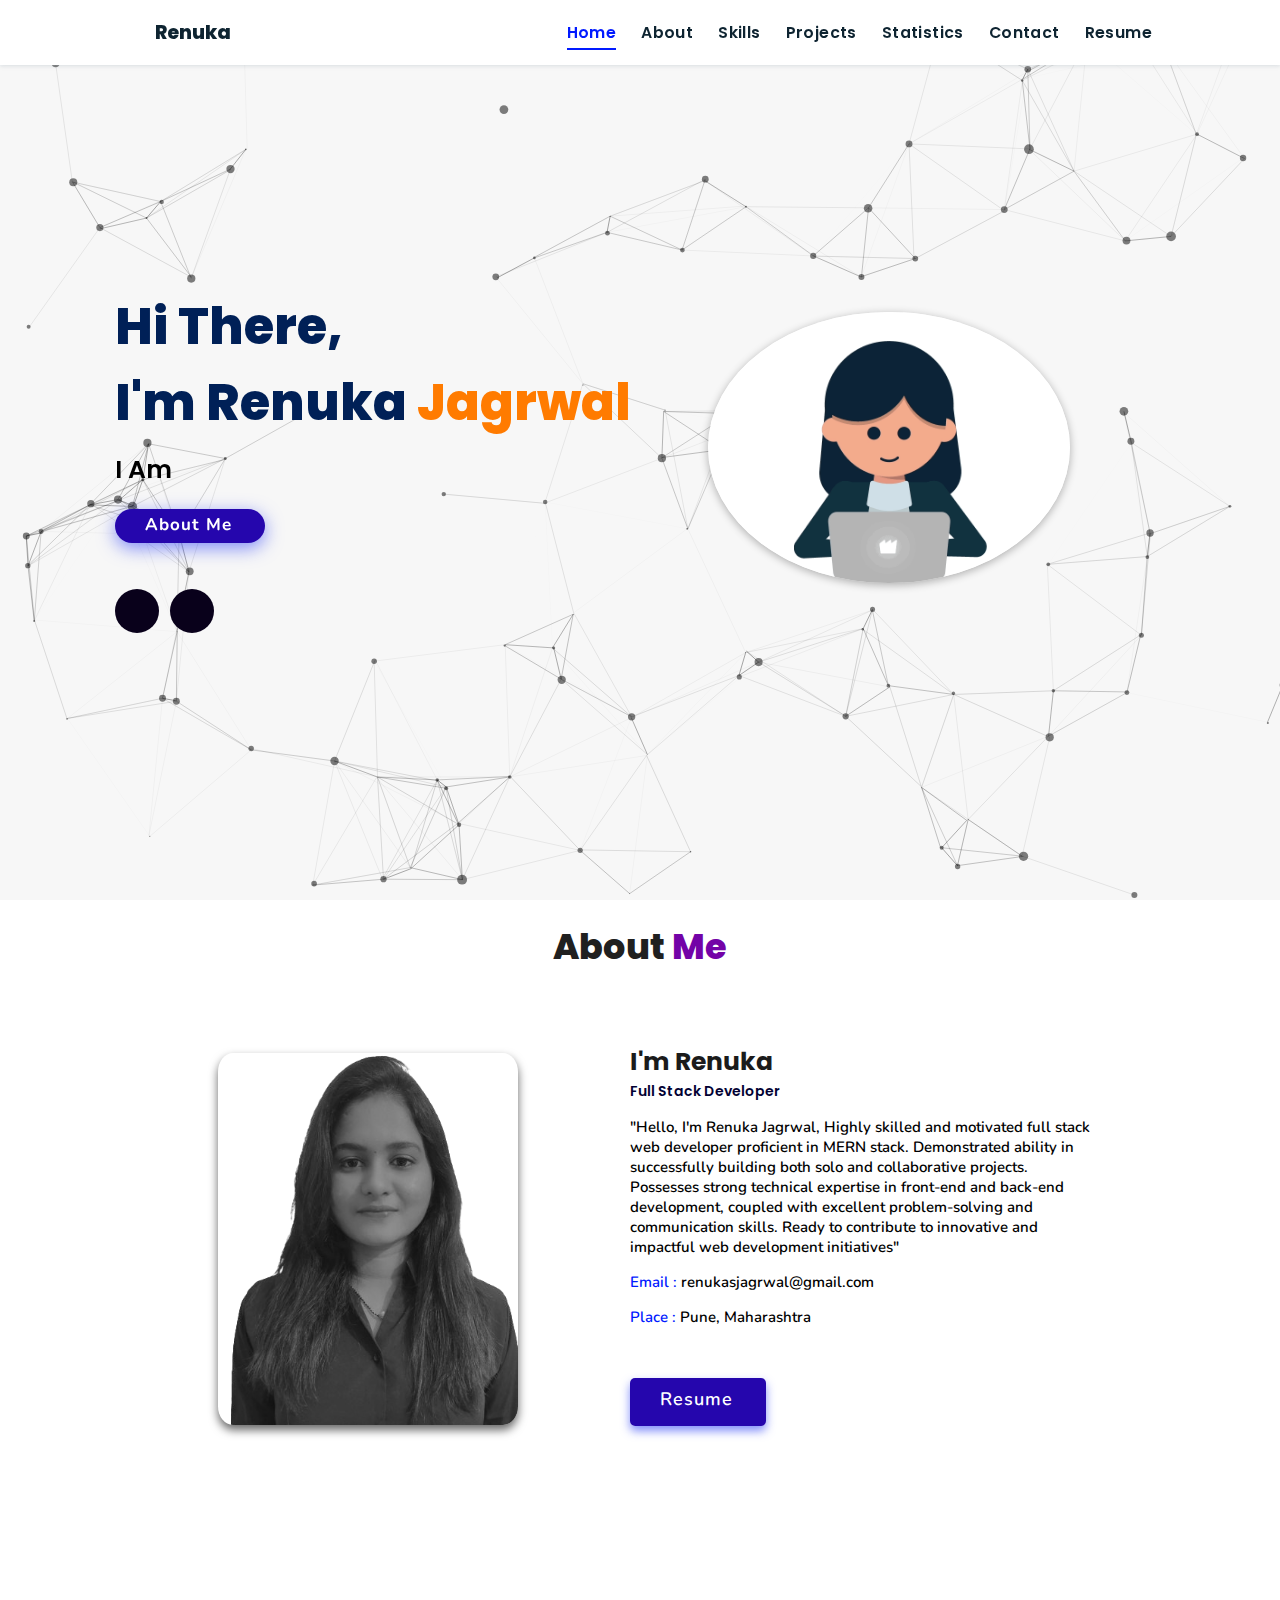
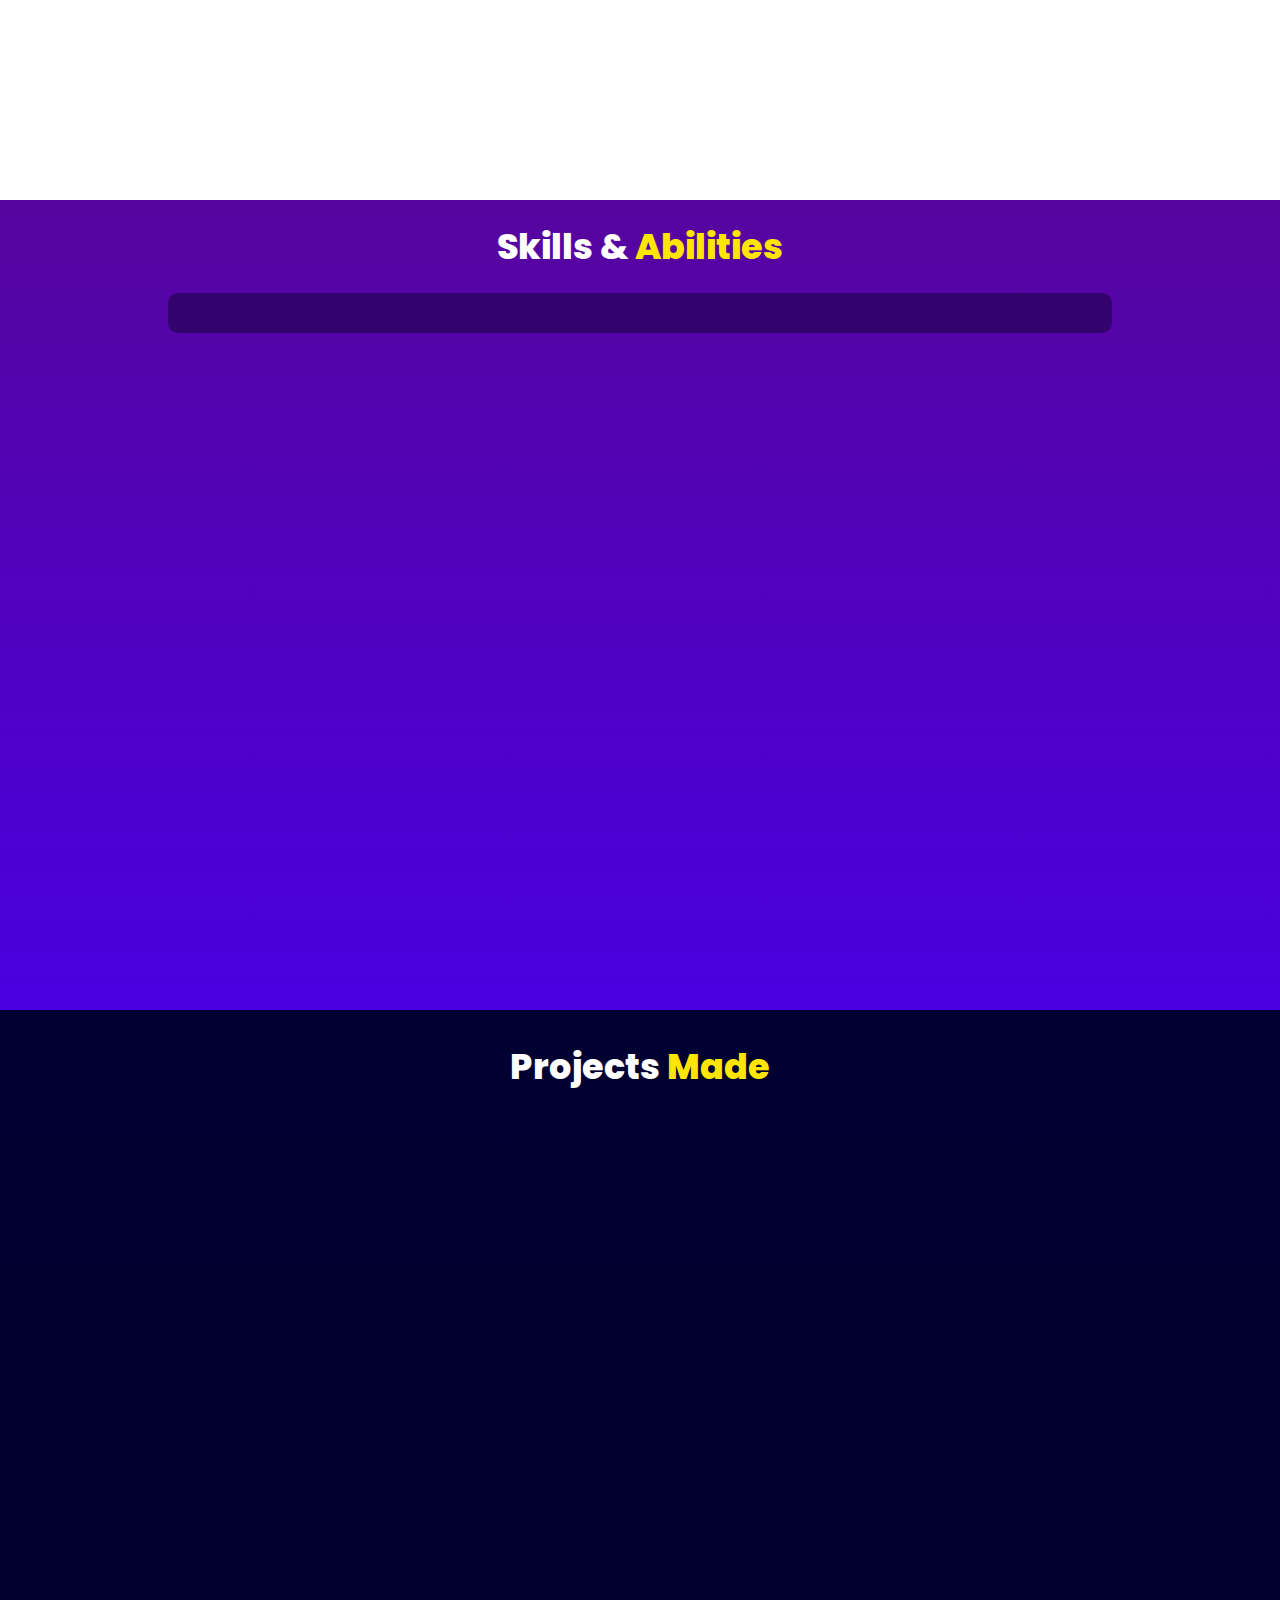
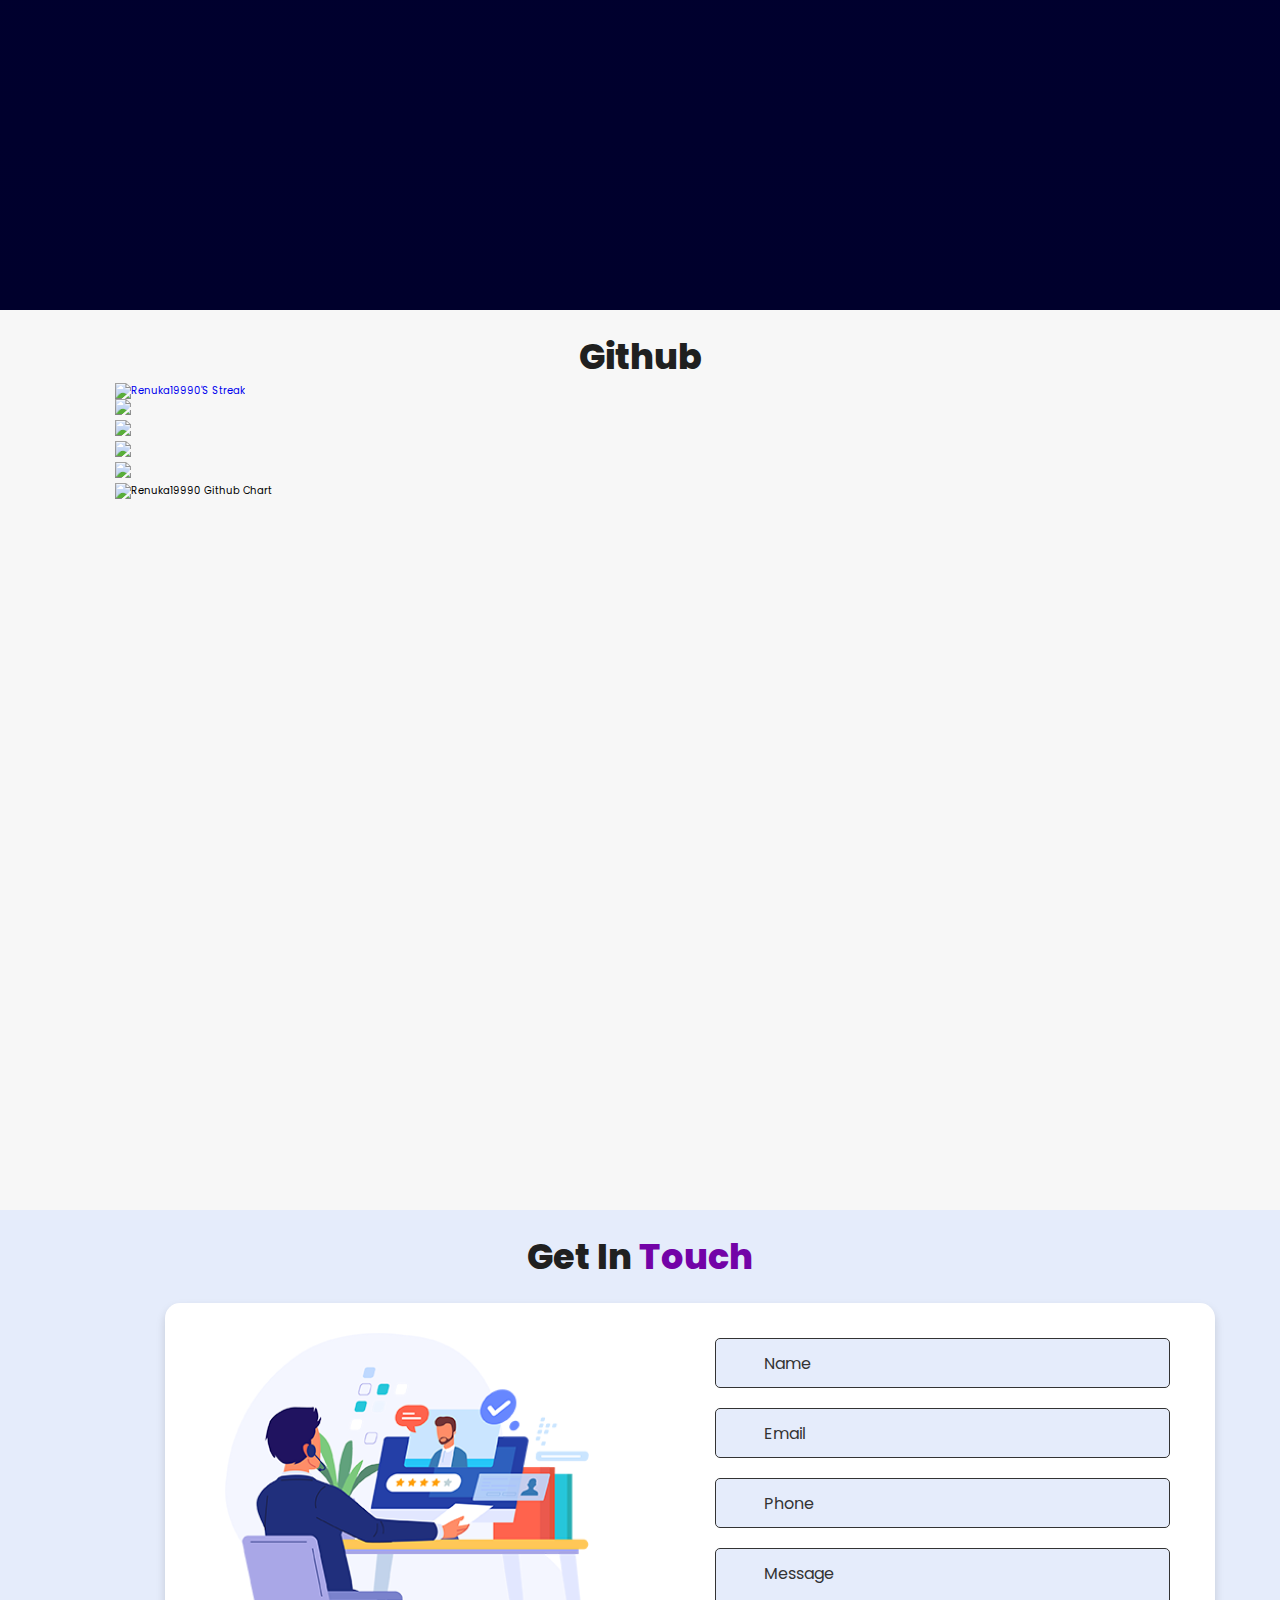
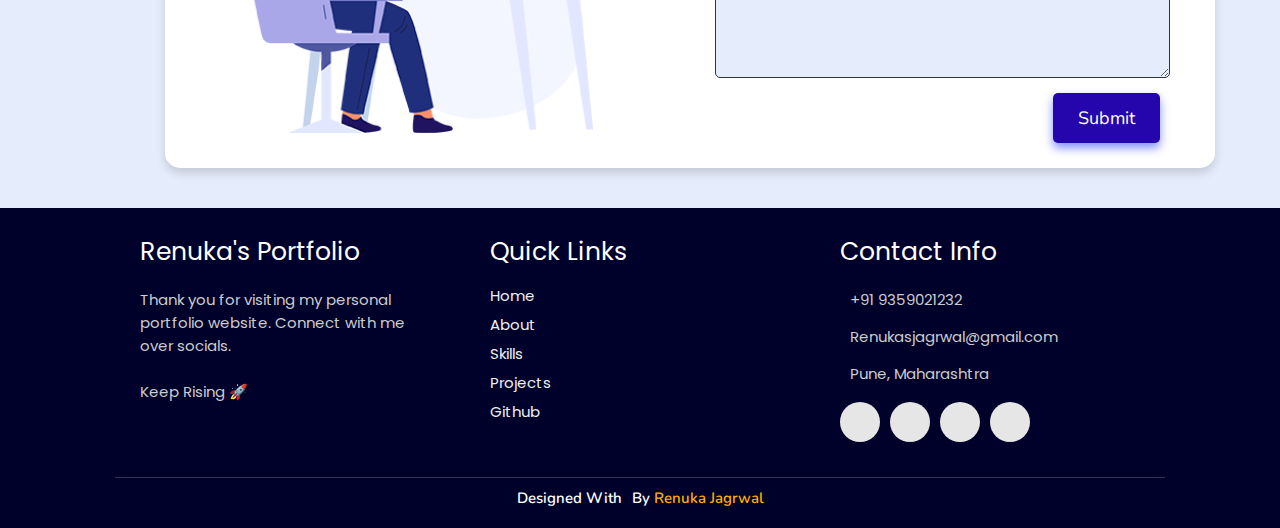
==== index.html @ ab26736c "Add files via upload" ====
<!DOCTYPE html>
<html lang="en">

<head>
  <meta charset="UTF-8">
  <meta http-equiv="X-UA-Compatible" content="IE=edge">
  <meta name="viewport" content="width=device-width, initial-scale=1.0">
  <meta name="keywords"
    content="Renuka jagrwal, portfolio, Renuka, full stack dev, personal portfolio lifecodes, portfolio design, portfolio website, personal portfolio" />
  <meta name="description" content="Welcome to Renuka's Portfolio. Full-Stack Web Developer" />
  <!-- Custom CSS -->
  <link rel="stylesheet" href="./assets/css/style.css">
  <!-- Font Awesome -->
  <link rel="stylesheet" href="https://cdnjs.cloudflare.com/ajax/libs/font-awesome/5.15.3/css/all.min.css"
    integrity="sha512-iBBXm8fW90+nuLcSKlbmrPcLa0OT92xO1BIsZ+ywDWZCvqsWgccV3gFoRBv0z+8dLJgyAHIhR35VZc2oM/gI1w=="
    crossorigin="anonymous" referrerpolicy="no-referrer" />
  <!-- Favicon -->
  <link id='favicon' rel="shortcut icon" href="./assets/img/favicon.png" type="image/x-png">


  <!-- Prepare a container for your calendar. -->
  <script src="https://cdn.rawgit.com/IonicaBizau/github-calendar/gh-pages/dist/github-calendar.min.js">
  </script>

  <!-- Optionally, include the theme (if you don't want to struggle to write the CSS) -->
  <link rel="stylesheet" href="https://cdn.rawgit.com/IonicaBizau/github-calendar/gh-pages/dist/github-calendar.css" />

  <title>Portfolio | Renuka Jagrwal</title>
</head>





<!-- navbar starts -->
<header>

  <a href="#" class="logo"><img src="assets/img/logo-2.png" alt=""> Renuka</a>

  <div id="menu" class="fas fa-bars"></div>
  <nav class="navbar" id="nav-menu">
    <ul>
      <li>
        <a class="active nav-link home" href="#home">Home</a>
      </li>
      <li class="nav-link about">
        <a href="#about">About</a>
      </li>
      <li class="nav-link skills">
        <a href="#skills">Skills</a>
      </li>
      
      <li class="nav-link projects">
        <a href="#projects">Projects</a>
      </li>
      <li>
        <a href="#statistisc">Statistics</a>
      </li>
      <li class="nav-link contact">
        <a href="#contact">Contact</a>
      </li>
      <li class="nav-link resume">
        <a  id="resume-button-1" >Resume</a>
      </li>
    </ul>
  </nav>
</header>
<!-- navbar ends -->


<!-- hero section starts -->
<section class="home-c" id="home">
  <div id="particles-js"></div>

  <div class="content">
    <h2>Hi There,<br /> I'm Renuka <span>Jagrwal</span></h2>
    <p>i am <span class="typing-text"></span></p>
    <a href="#about" class="btn"><span>About Me</span>
      <i class="fas fa-arrow-circle-down"></i>
    </a>
    <div class="socials">
      <ul class="social-icons">
        <li><a class="linkedin" aria-label="LinkedIn" href="https://www.linkedin.com/in/renuka-jagrwal-5b64b6252/"
            target="_blank"><i class="fab fa-linkedin"></i></a></li>
        <li><a class="github" aria-label="GitHub" href="https://github.com/Renuka19990" target="_blank"><i
              class="fab fa-github"></i></a></li>



      </ul>
    </div>
  </div>

  <div class="image ">
    <img draggable="false" class="tilt" src="./assets/img/hero-img.gif" alt="">

  </div>

</section>
<!-- hero section ends -->


<!-- about section starts -->
<section class="about-c about section" id="about">
  <h2 class="heading"><i class="fas fa-user-alt"></i> About <span>Me</span></h2>

  <div class="row">

    <div class="image">
      <img draggable="false" class="tilt home-img" src="./assets/img/renuka.png" alt="">
    </div>
    <div class="content">
      <h3 id="user-detail-name">I'm Renuka</h3>
      <span class="tag">Full Stack Developer</span>

      <p id="user-detail-intro">"Hello, I'm Renuka Jagrwal, Highly skilled and motivated full stack web developer proficient in MERN stack. Demonstrated ability in successfully building both solo and collaborative projects. Possesses strong technical expertise in front-end and back-end development, coupled with excellent problem-solving and communication skills. Ready to contribute to innovative and impactful web development initiatives" </p>

      <div class="box-container">

        <div class="box">
          <p><span> email : </span> renukasjagrwal@gmail.com</p>
          <p><span> place : </span> Pune, Maharashtra</p>
        </div>
      </div>

      <div class="resumebtn">
        <!-- <section id="resume" > -->
          <a href="assets/img/RenukaJagrwal-FullStackWebDeveloper-lH84.pdf" id="resume-button-2" target="_blank" class="btn"
          download=""><span>Resume</span>
          <i class="fas fa-chevron-right"></i>
        </a>
        <!-- </section> -->
        
      </div>

    </div>
  </div>
</section>

<!-- skills section starts -->
<section class="skills-c" id="skills">

  <h2 class="heading"><i class="fas fa-laptop-code"></i> Skills & <span>Abilities</span></h2>

  <div class="container">

    <div class="row" id="skillsContainer">



    </div>
   
  </div>
</section>
<!-- skills section ends -->


<!-- education section starts -->

<!-- education section ends -->


<!-- work project section starts -->
<section class="work" id="projects">

  <h2 class="heading"><i class="fas fa-laptop-code"></i> Projects <span>Made</span></h2>

  <div class="box-container">



  </div>



</section>
<!-- work project section ends -->


<section class="statistisc" id="statistisc">

  <h2 class="heading"><i class="fas fa-briefcase"></i> Github </h2>

  <div class="timeline">

    <div class="container right">
      <div class="content">
        <a href="https://github.com/Renuka19990">
          <img id="github-streak-stats" title="🔥 Get streak stats for your profile at git.io/streak-stats"
            alt="Renuka19990's streak"
            src="https://github-readme-streak-stats.herokuapp.com/?user=Renuka19990&theme=radical&hide_border=true&stroke=0000&background=#122722" />
        </a>

      </div>
    </div>

    <div class="container left">
      <div class="content">
        <img id="github-top-langs" src="https://github-readme-stats.vercel.app/api/top-langs/?username=Renuka19990">

      </div>
    </div>

    <div class="container right">
      <div class="content">
        <img
          src="https://github-profile-summary-cards.vercel.app/api/cards/most-commit-language?username=Renuka19990&theme=2077">

      </div>
    </div>

    <div class="container left">
      <div class="content">
        <img id="github-stats-card" src="https://github-readme-stats.vercel.app/api?username=Renuka19990">

      </div>
    </div>

    <div class="container right">
      <div class="content">
        <img
          src="https://github-profile-summary-cards.vercel.app/api/cards/productive-time?username=Renuka19990&theme=2077&utcOffset=8">

      </div>
    </div>

    <div class="container left">
      <div class="content" id="chart">
        <div class="react-activity-calendar">
          <img src="https://ghchart.rshah.org/Renuka19990" alt="Renuka19990 Github chart" />
        </div>




      </div>
    </div>
  </div>



  </div>

</section>


<!-- contact section starts -->
<section class="contact-c" id="contact" >

  <h2 class="heading"><i class="fas fa-headset"></i> Get in <span>Touch</span></h2>

  <div class="container">
    <div class="content">
      <div class="image-box">
        <img draggable="false" src="./assets/img/contact1.png" alt="">
      </div>



      <form id="contact-form">

        <div class="form-group">
          <div class="field">
            <input type="text" name="name" id="name" placeholder="Name" required>
            <i class='fas fa-user'></i>
          </div>
          <div class="field">
            <input type="text" name="email" id="email" placeholder="Email" required>
            <i class='fas fa-envelope'></i>
          </div>
          <div class="field">
            <input type="text" name="phone" id="phone" placeholder="Phone">
            <i class='fas fa-phone-alt'></i>
          </div>
          <div class="message">
            <textarea placeholder="Message" name="message" id="message" required></textarea>
            <i class="fas fa-comment-dots"></i>
          </div>
        </div>
        <div class="button-area">
          <button type="submit" id="submit-button">
            Submit <i class="fa fa-paper-plane"></i></button>
        </div>
      </form>
    </div>
  </div>
</section>
<!-- contact section ends -->


<!-- footer section starts -->
<section class="footer">

  <div class="box-container">

    <div class="box">
      <h3>Renuka's Portfolio</h3>
      <p>Thank you for visiting my personal portfolio website. Connect with me over socials. <br /> <br /> Keep Rising
        🚀</p>
    </div>

    <div class="box">
      <h3>quick links</h3>
      <a href="#home"><i class="fas fa-chevron-circle-right"></i> home</a>
      <a href="#about"><i class="fas fa-chevron-circle-right"></i> about</a>
      <a href="#skills"><i class="fas fa-chevron-circle-right"></i> skills</a>
      <a href="#projects"><i class="fas fa-chevron-circle-right"></i> projects</a>
      <a href="#statistisc"><i class="fas fa-chevron-circle-right"></i> github</a>
    </div>

    <div class="box" >
      <h3>contact info</h3>
      <p> <i id="phone" class="fas fa-phone"></i>+91 9359021232</p>
      <p> <i class="fas fa-envelope"></i>Renukasjagrwal@gmail.com</p>
      <p> <i class="fas fa-map-marked-alt"></i>Pune, Maharashtra</p>
      <div class="share">

        <a id="contact-linkedin" href="https://www.linkedin.com/in/renuka-jagrwal-5b64b6252/" class="fab fa-linkedin"
          aria-label="LinkedIn" target="_blank">
        </a>

        <a id="contact-github" href="https://github.com/Renuka19990" class="fab fa-github" aria-label="GitHub"
          target="_blank">
        </a>

      
        <a  id="contact-email" target="_blank">
          <i class="fas fa-envelope"></i>
        </a>

        <a id="contact-phone" href="" target="_blank" class="fa-solid fas fa-phone-alt">
        </a>

      </div>
    </div>
  </div>

  <h1 class="credit">Designed with <i class="fa fa-heart pulse"></i> by <a
      href="https://www.linkedin.com/in/renuka-jagrwal-5b64b6252/"> Renuka Jagrwal</a></h1>

</section>
<!-- footer section ends -->


<!-- scroll top btn -->
<a href="#home" aria-label="ScrollTop" class="fas fa-angle-up" id="scroll-top"></a>
<!-- scroll back to top -->


<!-- ==== ALL MAJOR JAVASCRIPT CDNS STARTS ==== -->
<!-- jquery cdn -->
<script src="https://cdnjs.cloudflare.com/ajax/libs/jquery/3.6.0/jquery.min.js"
  integrity="sha512-894YE6QWD5I59HgZOGReFYm4dnWc1Qt5NtvYSaNcOP+u1T9qYdvdihz0PPSiiqn/+/3e7Jo4EaG7TubfWGUrMQ=="
  crossorigin="anonymous" referrerpolicy="no-referrer"></script>

<!-- typed.js cdn -->
<script src="https://cdnjs.cloudflare.com/ajax/libs/typed.js/2.0.5/typed.min.js"
  integrity="sha512-1KbKusm/hAtkX5FScVR5G36wodIMnVd/aP04af06iyQTkD17szAMGNmxfNH+tEuFp3Og/P5G32L1qEC47CZbUQ=="
  crossorigin="anonymous" referrerpolicy="no-referrer"></script>

<!-- particle.js links -->
<script src="./assets/js/particles.min.js"></script>
<script src="./assets/js/app.js"></script>

<!-- vanilla tilt.js links -->
<script src="https://cdnjs.cloudflare.com/ajax/libs/vanilla-tilt/1.7.0/vanilla-tilt.min.js"
  integrity="sha512-SttpKhJqONuBVxbRcuH0wezjuX+BoFoli0yPsnrAADcHsQMW8rkR84ItFHGIkPvhnlRnE2FaifDOUw+EltbuHg=="
  crossorigin="anonymous" referrerpolicy="no-referrer"></script>

<!-- scroll reveal anim -->
<script src="https://unpkg.com/scrollreveal"></script>

<script type="text/javascript" src="https://cdn.jsdelivr.net/npm/emailjs-com@3/dist/email.min.js"></script>

<!-- ==== ALL MAJOR JAVASCRIPT CDNS ENDS ==== -->

<script src="https://cdn.jsdelivr.net/npm/emailjs-com@3/dist/email.min.js"></script>
<script src="./assets/js/script.js"></script>



<script>
  document.addEventListener("DOMContentLoaded", function () {
    emailjs.init("c4b-Ixf2WGkDkMfje"); // Initialize Email.js with your API key

    // Add an event listener to the form submit button
    document.getElementById("submit-button").addEventListener("click", function (event) {
      event.preventDefault(); // Prevent the default form submission

      // Get form data
      var name = document.getElementById("name");
      var email = document.getElementById("email");
      var phone = document.getElementById("phone");
      var message = document.getElementById("message");

      // Check if the elements exist before accessing their values
      if (name && email && phone && message) {
        var sendername = name.value;
        var senderemail = email.value;
        var subject = phone.value;
        var messageText = message.value;

        // Prepare parameters for sending
        var params = {
          sendername: sendername,
          senderemail: senderemail,
          subject: subject,
          message: messageText
        };

        var serviceID = "service_m7fmold"; // Your Email Service ID
        var templateID = "template_ta4qdi2"; // Your Email Template ID

        // Send the email using Email.js
        emailjs.send(serviceID, templateID, params)
          .then(function (response) {
            console.log('Email sent successfully:', response);
            alert("Email sent successfully");
            document.getElementById("contact-form").reset();
          })
          .catch(function (error) {
            console.error('Email sending failed:', error);
            alert("Email sending failed. Please try again later.");
          });
      } else {
        console.error("One or more form elements not found.");
        alert("An error occurred. Please try again.");
      }
    });
  });




  var contactEmailIcon = document.getElementById("contact-email");
  contactEmailIcon.addEventListener("click", function () {
    window.location.href = "mailto:renukasjagrwal@gmail.com";
  });
</script>





</body>

</html>
---- assets/css/style.css ----
@import url("https://fonts.googleapis.com/css2?family=Poppins:wght@400;600;700&display=swap");
@import url("https://fonts.googleapis.com/css2?family=Nunito:ital,wght@0,300;0,400;0,600;0,700;1,300;1,400&display=swap");

* {
  margin: 0;
  padding: 0;
  box-sizing: border-box;
  text-decoration: none;
  outline: none;
  border: none;
  text-transform: capitalize;
  transition: all 0.2s linear;
}
html {
  font-size: 62.5%;
  overflow-x: hidden;
  scroll-behavior: smooth;
}
body {
  background: #f7f7f7;
  font-family: "Poppins", sans-serif;
  user-select: none;
}

*::selection {
  background: #2b3dda;
  color: #fff;
}

html {
  font-size: 62.5%;
  overflow-x: hidden;
}
html::-webkit-scrollbar {
  width: 0.8rem;
}
html::-webkit-scrollbar-track {
  background: rgb(235, 202, 245);
}
html::-webkit-scrollbar-thumb {
  background: #420177;
}

/* pre loader start */
.loader-container {
  position: fixed;
  top: 0;
  left: 0;
  z-index: 10000;
  background: #e6eff1;
  display: flex;
  align-items: center;
  justify-content: center;
  height: 100%;
  width: 100%;
}
.loader-container.fade-out {
  top: -120%;
}
/* pre loader end */

/* navbar starts */
header {
  position: fixed;
  top: 0;
  left: 0;
  right: 0;
  z-index: 1000;
  display: flex;
  align-items: center;
  justify-content: space-between;
  padding: 1.7rem 10%;
  height: 6.5rem;
  background-color: #fff;
  box-shadow: 0 1px 4px rgba(146, 161, 176, 0.3);
}
section {
  min-height: 100vh;
  padding: 2rem 9%;
}
.heading {
  font-size: 3.5rem;
  color: rgb(32, 32, 32);
  font-weight: 800;
  text-align: center;
}
.heading span {
  color: rgb(115, 3, 167);
}
header .logo {
  font-size: 1.9rem;
  font-weight: 800;
  text-decoration: none;
  color: #0e2431;
  display: flex;
  justify-content: center;
  align-items: center;
  gap: 2px;
}
header .logo  img {
width: 25px;
}

header .logo i {
  font-size: 2.2rem;
}
header .logo:hover {
  color: #fc8c05;
}
header .navbar ul {
  list-style: none;
  display: flex;
  justify-content: center;
  align-items: center;
}
header .navbar li {
  margin-left: 2.5rem;
}
header .navbar ul li a {
  font-size: 1.57rem;
  color: #0e2431;
  font-weight: 600;
  text-decoration: none;
  letter-spacing: 0.04rem;
  transition: 0.2s;
}
header .navbar ul li a.active,
header .navbar ul li a:hover {
  color: #011aff;
  border-bottom: 0.2rem solid #011aff;
  padding: 0.5rem 0;
}
/* navbar ends */

/* hamburger icon starts*/
#menu {
  font-size: 3rem;
  cursor: pointer;
  color: rgb(24, 2, 63);
  display: none;
}
@media (max-width: 768px) {
  #menu {
    display: block;
  }
  header .navbar {
    position: fixed;
    top: 6.5rem;
    right: -120%;
    width: 75%;
    height: 100%;
    text-align: left;
    align-items: flex-start;
    background-color: #0e0f31;
  }
  header .navbar ul {
    flex-flow: column;
    padding: 1rem;
  }
  header .navbar ul li {
    text-align: center;
    width: 100%;
    margin: 1rem 0;
    border-radius: 0.5rem;
    width: 26rem;
  }
  header .navbar ul li a {
    display: block;
    padding: 1rem;
    text-align: left;
    color: #fff;
    font-size: 2rem;
  }
  header .navbar ul li a.active,
  header .navbar ul li a:hover {
    padding: 1rem;
    color: #fff;
    border-radius: 0.5rem;
    border-bottom: 0.5rem solid #011aff;
  }
  .fa-times {
    transform: rotate(180deg);
  }
  header .navbar.nav-toggle {
    right: 0;
  }
}
/* hamburger icon ends */

/* hero section starts*/
.home-c {
  position: relative;
  display: flex;
  flex-wrap: wrap;
  gap: 1.5rem;
  min-height: 100vh;
  align-items: center;
}
.home-c #particles-js {
  position: absolute;
  top: 0;
  left: 0;
  height: 100%;
  width: 100%;
}
.home-c::before {
  content: "";
  position: absolute;
  top: 0;
  left: 0;
  height: 100%;
  width: 100%;
}
.home-c .content {
  flex: 1 1 40rem;
  padding-top: 4rem;
  z-index: 1;
}
.home-c .image {
  flex: 1 1 40rem;
  z-index: 1;
}
.home-c .image img {
  width: 70%;
  margin-left: 6rem;
  border-radius: 50%;
  box-shadow: 0 2px 8px rgba(0, 0, 0, 0.3);
  cursor: pointer;
}
.home-c .image img:hover {
  box-shadow: 0 5px 15px rgba(0, 0, 0, 0.5);
}
.home-c .content h2 {
  font-size: 5rem;
  font-weight: 800;
  color: #002057;
}
.home-c .content h2 span {
  font-size: 5rem;
  font-weight: 800;
  color: #ff7b00;
}
.home-c .content p {
  font-size: 2.5rem;
  color: #000;
  font-weight: 600;
  padding: 1rem 0;
}
.home-c .content p span {
  font-size: 2.5rem;
  color: rgb(148, 8, 8);
  font-weight: 600;
  padding: 1rem 0;
}
.home-c .btn {
  margin-top: 1rem;
  position: absolute;
  line-height: 0;
  padding: 1.6rem 3rem;
  border-radius: 4em;
  transition: 0.5s;
  color: #fff;
  background: #2506ad;
  box-shadow: 0px 5px 18px rgba(48, 68, 247, 0.6);
  font-family: "Nunito", sans-serif;
}
.home-c .btn span {
  font-weight: 700;
  font-size: 1.7rem;
  letter-spacing: 0.1rem;
}
.home-c .btn i {
  margin-left: 0.3rem;
  font-size: 1.5rem;
  transition: 0.3s;
}
.home-c .btn:hover {
  background: #1a047e;
}
.home-c .btn:hover i {
  transform: translateX(5px);
}
/* social icons start */
.socials {
  position: relative;
  margin-top: 9rem;
}
.socials .social-icons {
  padding-left: 0;
  margin-bottom: 0;
  list-style: none;
}
.socials .social-icons li {
  display: inline-block;
  margin-bottom: 14px;
}
.social-icons a {
  font-size: 2rem;
  display: inline-block;
  line-height: 44px;
  color: #00d9ff;
  background-color: #09011b;
  width: 44px;
  height: 44px;
  text-align: center;
  margin-right: 8px;
  border-radius: 100%;
  -webkit-transition: all 0.2s linear;
  -o-transition: all 0.2s linear;
  transition: all 0.2s linear;
}
.social-icons a.active,
.social-icons a:focus,
.social-icons a:hover {
  color: #fff;
  background-color: #0685da;
}
.social-icons a.github:hover {
  background-color: #0e0e0e;
}
.social-icons a.twitter:hover {
  background-color: #00aced;
}
.social-icons a.linkedin:hover {
  background-color: #007bb6;
}
.social-icons a.dev:hover {
  background-color: #070707;
}
.social-icons a.instagram:hover {
  background-color: #ee00da;
}
/* social icons end */

/* hero media queries starts*/
@media (max-width: 450px) {
  .home-c .btn {
    margin: 4rem 0;
  }
  .socials {
    margin-top: 12rem;
  }
  .home-c .image img {
    /* margin-top: -12rem; */
    
  }
  .home-c .content p {
    font-size: 2.2rem;
  }
  .home-c .content p span {
    font-size: 2.2rem;
  }
}
/* hero media queries ends*/
/* hero section end */

/*.about-c section starts */
.about-c {
  background: rgb(255, 255, 255);
}
.about-c .row {
  display: flex;
  flex-direction: row;
  gap: 2rem;
  flex-wrap: wrap;
  padding: 4rem;
}
.about-c .row .image {
  text-align: center;
  flex: 1 1 35rem;
}
.about-c .row .image img {
  margin: 4rem;
  width: 30rem;
  height: auto;
  border-radius: 5%;
  box-shadow: 0 5px 10px rgba(0, 0, 0, 0.6);
  mix-blend-mode: luminosity;
  transition: 0.3s;
  cursor: pointer;
}
.about-c .row .image img:hover {
  mix-blend-mode: normal;
}
.about-c .row .content {
  flex: 1 1 45rem;
  padding: 3rem;
}
.about-c .row .content h3 {
  color: rgb(27, 27, 27);
  font-size: 2.5rem;
}
.about-c .row .content .tag {
  font-size: 1.4rem;
  color: #020133;
  font-weight: 600;
  margin-top: 1rem;
}
.about-c .row .content p {
  font-size: 1.5rem;
  margin-top: 1.5rem;
  font-family: "Nunito";
  font-weight: 600;
  text-transform: none;
}
.about-c .row .content .box-container {
  display: flex;
  flex-wrap: wrap;
  gap: 1.5rem;
  font-family: "Nunito";
  font-weight: 600;
}
.about-c .row .content .box-container .box p {
  text-transform: none;
}
.about-c .row .content .box-container .box p span {
  color: #011aff;
}
.resumebtn {
  margin-top: 6rem;
}
.resumebtn .btn {
  padding: 1.7rem 3rem;
  border-radius: 0.5em;
  transition: 0.3s;
  color: #fff;
  background: #2506ad;
  box-shadow: 0px 5px 10px rgba(48, 68, 247, 0.6);
  font-family: "Nunito", sans-serif;
}
.resumebtn .btn span {
  font-weight: 600;
  font-size: 1.8rem;
  letter-spacing: 0.1rem;
}
.resumebtn .btn i {
  margin-left: 0.3rem;
  font-size: 1.2rem;
  transition: 0.3s;
}
.resumebtn .btn:hover {
  background: #1a047e;
}
.resumebtn .btn:hover i {
  transform: translateX(5px);
}
/*.about-c media queries starts*/
@media screen and (max-width: 600px) {
  .about-c .row .image {
    margin-top: 2rem;
  }
  .about-c .row .image img {
    margin: 0 auto;
    width: 80%;
    mix-blend-mode: normal;
  }
  .about-c .row {
    padding: 0.5rem;
    margin-bottom: 7rem;
  }
  .about-c .row .content {
    padding: 1rem;
  }
  .about-c .row .content .box-container {
    gap: 0;
  }
}
/*.about-c media queries ends*/
/*.about-c section ends */

/*.skills-c section starts */
.skills-c {
  min-height: 90vh;
  background: linear-gradient(to bottom, #57059e, #4a00e0);
}
.skills-c h2 {
  color: #fff;
}
.skills-c .heading span {
  color: rgb(255, 230, 0);
}
.skills-c .container {
  background: rgba(0, 0, 22, 0.4);
  color: #fff;
  border-radius: 1rem;
  padding: 2rem;
  width: 90%;
  margin: auto;
  margin-top: 2rem;
}
.skills-c .container .row {
  display: flex;
  flex-direction: repeat(6, 1fr);
  flex-wrap: wrap;
  justify-content: center;
  align-items: center;
  gap: 1.8rem;
}
.skills-c .container .bar {
  width: 100px;
  margin-bottom: 15px;
  padding: 10px;
  border-radius: 1rem;
  box-shadow: 0 4px 10px rgba(0, 0, 0, 0.2);
  background: rgba(0, 0, 22, 0.9);
  transition: 0.2s;
}
.skills-c .container .bar:hover {
  box-shadow: 0 8px 10px rgba(0, 2, 68, 0.8) !important;
  background-color: rgba(0, 0, 0, 0.9) !important;
}
.skills-c .container .bar .info {
  display: flex;
  flex-direction: column;
  align-items: center;
  gap: 1rem;
  margin-top: 1rem;
}
.skills-c .container .bar .info i {
  font-size: 4rem;
}
.skills-c .container .bar .info span {
  font-size: 2rem;
  font-weight: 500;
  font-family: "Poppins";
  margin-left: 0.5rem;
}
/*.skills-c media queries starts*/
@media only screen and (max-width: 600px) {
  .skills-c .container {
    padding: 0;
    margin: 0;
  }
  .skills-c .container .row {
    display: grid;
    grid-template-columns: repeat(2, 1fr);
    margin: 1rem;
    padding: 2rem 0.2rem 2rem 0.2rem;
    gap: 1rem;
  }
  .skills-c .container {
    margin-top: 5px;
    width: 100%;
  }
  .skills-c .container .bar {
    width: auto
    
  }
}

/* @media only screen and ( max-width: 800px) {
  
  .skills-c .container .row {
    grid-template-columns: repeat(4, 1fr);
    
  }
 
}
@media only screen and (max-width: 1000px) {
  
  .skills-c .container .row {
    grid-template-columns: repeat(5, 1fr);
    
  }
 
} */
/*.skills-c media queries ends*/
/*.skills-c section ends */

/* education section starts */
.education {
  background: #e5ecfb;
  min-height: 80vh;
}
.education .qoute {
  font-size: 1.5rem;
  text-align: center;
  font-family: "Nunito", sans-serif;
  font-weight: 600;
  margin-top: 0.5rem;
}
.education .box-container {
  display: flex;
  flex-wrap: wrap;
  justify-content: center;
  align-items: center;
  flex-direction: column;
}
.education .box-container .box {
  display: flex;
  flex-direction: row;
  width: 80%;
  border-radius: 0.5rem;
  box-shadow: 0.2rem 0.5rem 1rem rgba(0, 0, 0, 0.2);
  text-align: center;
  position: relative;
  margin-top: 2rem;
  overflow: hidden;
  transition: 0.3s;
  background: rgb(252, 252, 252);
}
.education .box-container .box:hover {
  transform: scale(1.03);
  box-shadow: 1rem 0.5rem 1.2rem rgba(0, 0, 0, 0.3);
}
.education .box-container .box .image {
  flex: 1 1 20rem;
  width: 100%;
}
.education .box-container .box img {
  object-fit: cover;
  position: relative;
  width: 100%;
  height: 100%;
}
.education .box-container .box .content {
  position: relative;
  display: flex;
  flex-direction: column;
  padding: 1rem;
  flex-wrap: wrap;
  flex: 1 1 70rem;
}
.education .box-container .box .content h3 {
  font-size: 2.5rem;
  color: #012970;
  padding: 0.5rem 0;
  font-weight: 600;
  text-align: left;
  margin-left: 1rem;
}
.education .box-container .box .content p {
  font-size: 1.5rem;
  margin-left: 1rem;
  text-align: left;
}
.education h4 {
  font-size: 2rem;
  color: rgb(34, 109, 0);
  text-align: left;
  margin: 1rem;
  font-family: "Nunito", sans-serif;
  font-weight: 700;
}

/* education media queries starts*/
@media screen and (max-width: 600px) {
  .education .box-container .box {
    flex-direction: column;
    width: 100%;
  }
  .education .box-container .box .image {
    width: 100%;
    height: 25rem;
  }
  .education .box-container .box img {
    width: 100%;
  }
  .education .box-container .box .content {
    position: relative;
    display: flex;
    flex-direction: column;
    padding: 1rem;
    flex-wrap: wrap;
    flex: 0;
  }
  .education .btns {
    margin-top: 2rem;
    margin-left: 1rem;
    margin-right: 1rem;
    flex-wrap: wrap;
  }
}
/* education media queries ends*/
/* education section ends */

/* work section starts */
.work {
  /* background: #010124; */
  background: linear-gradient(to bottom, #000031, #00002c);
}
.work h2 {
  color: #fff;
  padding: 1rem;
}
.work .heading span {
  color: rgb(255, 230, 0);
}
.work .box-container {
  display: flex;
  flex-wrap: wrap;

  gap: 1.5rem;
  margin: 2rem;/
}
.work .box-container .box {
  flex: 1 1 45rem;
  border-radius: 0.5rem;
  box-shadow: 0 0.5rem 1rem rgba(0, 0, 0, 0.1);
  position: relative;
  overflow: hidden;
  height: 30rem;

 
}
.work .box-container .box img {
  height: 100%;
  width: 100%;
  object-fit: cover;
}
.work .box-container .box .content {
  height: 100%;
  width: 100%;
  position: absolute;
  top: 85%;
  left: 0;
  background: rgba(255, 255, 255, 0.9);
  display: flex;
  flex-direction: column;
}
.work .box-container .box .content .tag {
  display: flex;
  flex-direction: row;
  justify-content: space-between;
  align-items: center;
  height: 4.5rem;
  width: 100%;
  padding-left: 1rem;
  background: #ffd900;
}
.work .box-container .box .content .tag h3 {
  font-size: 2rem;
}
.work .box-container .box:hover .content {
  top: 25%;
}
.work .desc {
  margin: 2rem;
  display: flex;
  flex-direction: column;
  justify-content: center;
}
.work .desc p {
  font-size: 1.5rem;
}
.work .desc .btns {
  display: flex;
  justify-content: space-between;
  width: 100%;
  margin-top: 2rem;
}
.work .desc .btns .btn {
  line-height: 0;
  display: inline;
  padding: 1.5rem 2.5rem;
  border-radius: 0.5rem;
  font-size: 1.5rem;
  color: #fff;
  background: rgb(12, 12, 12);
  margin-right: 2rem;
}
.work .desc .btns .btn:hover {
  background: #310ae0f5;
}
.work .viewall {
  display: flex;
  justify-content: center;
}
.work .viewall .btn {
  position: relative;
  line-height: 0;
  padding: 1.6rem 3rem;
  border-radius: 0.5em;
  transition: 0.5s;
  color: rgb(255, 255, 255);
  font-weight: 700;
  border: 2px solid #fff;
  box-shadow: 0px 5px 10px rgba(65, 84, 241, 0.4);
  text-align: center;
}
.work .viewall .btn span {
  font-weight: 600;
  font-size: 1.7rem;
  font-family: "Nunito", sans-serif;
}
.work .viewall .btn i {
  margin-left: 0.3rem;
  font-size: 1.5rem;
  transition: 0.3s;
}
.work .viewall .btn:hover {
  background: #fff;
  color: #000;
}
.work .viewall .btn:hover i {
  transform: translateX(5px);
}
/* work section ends */

/* experience section starts */
.experience .timeline {
  position: relative;
  max-width: 1200px;
  margin: 0 auto;
}
.experience .timeline::after {
  content: "";
  position: absolute;
  width: 6px;
  background: #020133;
  top: 0;
  bottom: 0;
  left: 50%;
  margin-left: -3px;
  z-index: -2;
}
.experience .container {
  padding: 10px 40px;
  position: relative;
  background-color: inherit;
  width: 50%;
  
}
/*circles on timeline*/
.experience .container::after {
  content: "\f0b1";
  position: absolute;
  width: 25px;
  height: 25px;
  right: -17px;
  background-color: rgb(255, 255, 255);
  border: 4px solid #ff9f55;
  top: 15px;
  border-radius: 50%;
  z-index: 100;
  font-size: 1.89rem;
  text-align: center;
  font-weight: 600;
  color: #02094b;
  font-family: "Font Awesome\ 5 Free";
}
.experience .left {
  left: 0;
}
.experience .right {
  left: 50%;
}
/* arrows pointing right */
.experience .left::before {
  content: " ";
  height: 0;
  position: absolute;
  top: 22px;
  width: 0;
  z-index: 1;
  right: 30px;
  border: medium solid #f68c09;
  border-width: 10px 0 10px 10px;
  border-color: transparent transparent transparent #f68c09;
}
/* arrows pointing left  */
.experience .right::before {
  content: " ";
  height: 0;
  position: absolute;
  top: 22px;
  width: 0;
  z-index: 1;
  left: 30px;
  border: medium solid #f68c09;
  border-width: 10px 10px 10px 0;
  border-color: transparent #f68c09 transparent transparent;
}
.experience .right::after {
  left: -16px;
}
.experience .content {
  background-color: #f68c09;
  position: relative;
  border-radius: 6px;
}
.experience .content img {
width: 100%;
}
#chart{
  width: 100%;
  height: 100px;
}
.experience .content .tag {
  font-size: 1.3rem;
  padding-top: 1.5rem;
  padding-left: 1.5rem;
}
.experience .content .desc {
  margin-left: 1.5rem;
  padding-bottom: 1rem;
}
.experience .content .desc h3 {
  font-size: 1.5rem;
  font-weight: 600;
}
.experience .content .desc p {
  font-size: 1.2rem;
}
/* view all button */
.morebtn {
  display: flex;
  justify-content: center;
}
.morebtn .btn {
  position: relative;
  line-height: 0;
  padding: 1.6rem 3rem;
  border-radius: 0.5em;
  transition: 0.5s;
  color: #fff;
  background: #2506ad;
  box-shadow: 0px 5px 10px rgba(48, 68, 247, 0.6);
  text-align: center;
}
.morebtn .btn span {
  font-weight: 600;
  font-size: 1.7rem;
  font-family: "Nunito", sans-serif;
}
.morebtn .btn i {
  margin-left: 0.3rem;
  font-size: 1.5rem;
  transition: 0.3s;
}
.morebtn .btn:hover {
  background: #1a047e;
}
.morebtn .btn:hover i {
  transform: translateX(5px);
}

/* Media queries - Responsive timeline on screens less than 600px wide */
@media screen and (max-width: 600px) {
  .experience {
    min-height: 80vh;
  }
  .experience .timeline {
    margin-top: 2rem;
  }
  .experience .timeline::after {
    left: 31px;
  }
  .experience .container {
    width: 100%;
    padding-left: 8rem;
    padding-right: 2rem;
  }
  .experience .container::after {
    font-size: 2.2rem;
  }
  .experience .container::before {
    left: 61px;
    border: medium solid #f68c09;
    border-width: 10px 10px 10px 0;
    border-color: transparent #f68c09 transparent transparent;
  }
  .experience .left::after {
    left: 15px;
  }
  .experience .right::after {
    left: 15px;
  }
  .experience .right {
    left: 0%;
  }
  .morebtn {
    margin-top: 3rem;
  }
}
/* experience media queries ends */
/* experience section ends */

/*.contact-c section starts */
.contact-c {
  background: #e5ecfb;
  min-height: 60vh;
}
.contact-c .container {
  max-width: 1050px;
  width: 100%;
  background: #fff;
  border-radius: 1.5rem;
  margin: 2rem 5rem;
  box-shadow: 0 5px 10px rgba(0, 0, 0, 0.15);
}
.contact-c .container .content {
  display: flex;
  align-items: center;
  justify-content: space-between;
  padding: 2.5rem 2rem;
}
.contact-c .content .image-box {
  max-width: 60%;
  margin-left: 4rem;
}
.contact-c .content .image-box img {
  width: 100%;
  height: 40rem;
  position: relative;
}
.contact-c .content form {
  width: 45%;
  margin-right: 3.5rem;
}
form .form-group {
  display: flex;
  flex-direction: column;
  justify-content: center;
}
.form-group .field {
  height: 50px;
  display: flex;
  position: relative;
  margin: 1rem;
  width: 100%;
}
form i {
  position: absolute;
  top: 50%;
  left: 18px;
  color: rgb(51, 51, 51);
  font-size: 17px;
  pointer-events: none;
  transform: translateY(-50%);
}
form .field input,
form .message textarea {
  width: 100%;
  height: 100%;
  outline: none;
  padding: 0 16px 0 48px;
  font-size: 16px;
  font-family: "Poppins", sans-serif;
  border-radius: 5px;
  border: 1px solid rgb(51, 51, 51);
  background: #e5ecfb;
}
.field input::placeholder,
.message textarea::placeholder {
  color: rgb(51, 51, 51);
}
.field input:focus,
.message textarea:focus {
  padding-left: 47px;
  border: 2px solid rgb(115, 3, 167);
}
.field input:focus ~ i,
.message textarea:focus ~ i {
  color: rgb(115, 3, 167);
}
form .message {
  position: relative;
  margin: 1rem;
  width: 100%;
}
form .message i {
  top: 25px;
  font-size: 20px;
  left: 15px;
}
form .message textarea {
  min-height: 130px;
  max-height: 230px;
  max-width: 100%;
  min-width: 100%;
  padding: 12px 20px 0 48px;
}
form .message textarea::-webkit-scrollbar {
  width: 0px;
}
form .button-area {
  display: flex;
  float: right;
  flex-direction: row-reverse;
}
.button-area button {
  color: #fff;
  border: none;
  outline: none;
  font-size: 1.8rem;
  cursor: pointer;
  border-radius: 5px;
  padding: 13px 25px;
  background: #2506ad;
  box-shadow: 0px 5px 10px rgba(48, 68, 247, 0.6);
  transition: 0.3s ease;
  font-family: "Nunito", sans-serif;
}
.button-area button:hover {
  background: #421cecf5;
}
.button-area span {
  font-size: 17px;
  padding: 1rem;
  display: none;
}
.button-area button i {
  position: relative;
  top: 6px;
  left: 2px;
  font-size: 1.5rem;
  transition: 0.3s;
  color: #fff;
}
.button-area button:hover i {
  left: 8px;
}
/*.contact-c section media queries starts */
@media (max-width: 900px) {
  .contact-c {
    min-height: 70vh;
  }
  .contact-c .container {
    margin: 3rem 0 2rem 0;
  }
  .contact-c .container .content {
    padding: 18px 12px;
  }
  .contact-c .content .image-box {
    display: none;
  }
  .contact-c .content form {
    width: 100%;
    margin-right: 2rem;
  }
}
/*.contact-c section media queries ends */
/*.contact-c section ends */

/* footer section starts */
.footer {
  min-height: auto;
  padding-top: 0;
  background: rgb(0, 1, 43);
}
.footer .box-container {
  display: flex;
  justify-content: center;
  flex-wrap: wrap;
}
.footer .box-container .box {
  flex: 1 1 25rem;
  margin: 2.5rem;
}
.footer .box-container .box h3 {
  font-size: 2.5rem;
  color: #fff;
  padding-bottom: 1rem;
  font-weight: normal;
}
.footer .box-container .box p {
  font-size: 1.5rem;
  color: #ccc;
  padding: 0.7rem 0;
  text-transform: none;
}
.footer .box-container .box p i {
  padding-right: 1rem;
  color: #ffae00;
}
.footer .box-container .box a {
  font-size: 1.5rem;
  color: rgb(238, 238, 238);
  padding: 0.3rem 0;
  display: block;
}
.footer .box-container .box a:hover {
  color: #ffae00;
}
.footer .box-container .box .share {
  display: flex;
  flex-wrap: wrap;
  padding: 1rem 0;
}
.footer .box-container .box .share a {
  height: 4rem;
  width: 4rem;
  padding: 1rem;
  text-align: center;
  border-radius: 5rem;
  font-size: 1.7rem;
  margin-right: 1rem;
  transition: 0.2s;
  background: rgb(230, 230, 230);
  color: #02094b;
  border: none;
}
.footer .box-container .box .share a:hover {
  background: transparent;
  transform: scale(0.98);
  border: 0.1rem solid rgb(180, 178, 178);
  color: #ffae00;
}
.footer .credit {
  padding: 1rem 0 0 0;
  text-align: center;
  font-size: 1.5rem;
  font-family: "Nunito", sans-serif;
  font-weight: 600;
  color: #fff;
  border-top: 0.1rem solid #fff3;
}
.footer .credit a {
  color: #ffae00;
}
.footer .fa {
  color: #e90606;
  margin: 0 0.3rem;
  font-size: 1.5rem;
  animation: pound 0.35s infinite alternate;
}
@-webkit-keyframes pound {
  to {
    transform: scale(1.1);
  }
}
@keyframes pound {
  to {
    transform: scale(1.1);
  }
}
@media (max-width: 450px) {
  .footer .box-container .box {
    margin: 1.5rem;
  }
  .footer .box-container .box p {
    padding: 0.7rem;
  }
  .footer .box-container .box .share a {
    padding: 1.2rem;
  }
}
/* footer section ends */

/* common media queries starts*/
@media (max-width: 450px) {
  html {
    font-size: 55%;
  }
  body {
    padding-right: 0;
  }
  section {
    padding: 2rem;
  }
}
/* common media queries ends*/

/* scroll top starts */
#scroll-top {
  position: fixed;
  top: -140%;
  right: 2rem;
  padding: 1rem 1.5rem;
  font-size: 2rem;
  background: #ffae00;
  color: rgb(13, 0, 44);
  border-radius: 50%;
  transition: 1s linear;
  z-index: 1000;
}
#scroll-top.active {
  top: calc(100% - 12rem);
}
/* scroll top ends */



/*.contact-c selection on */
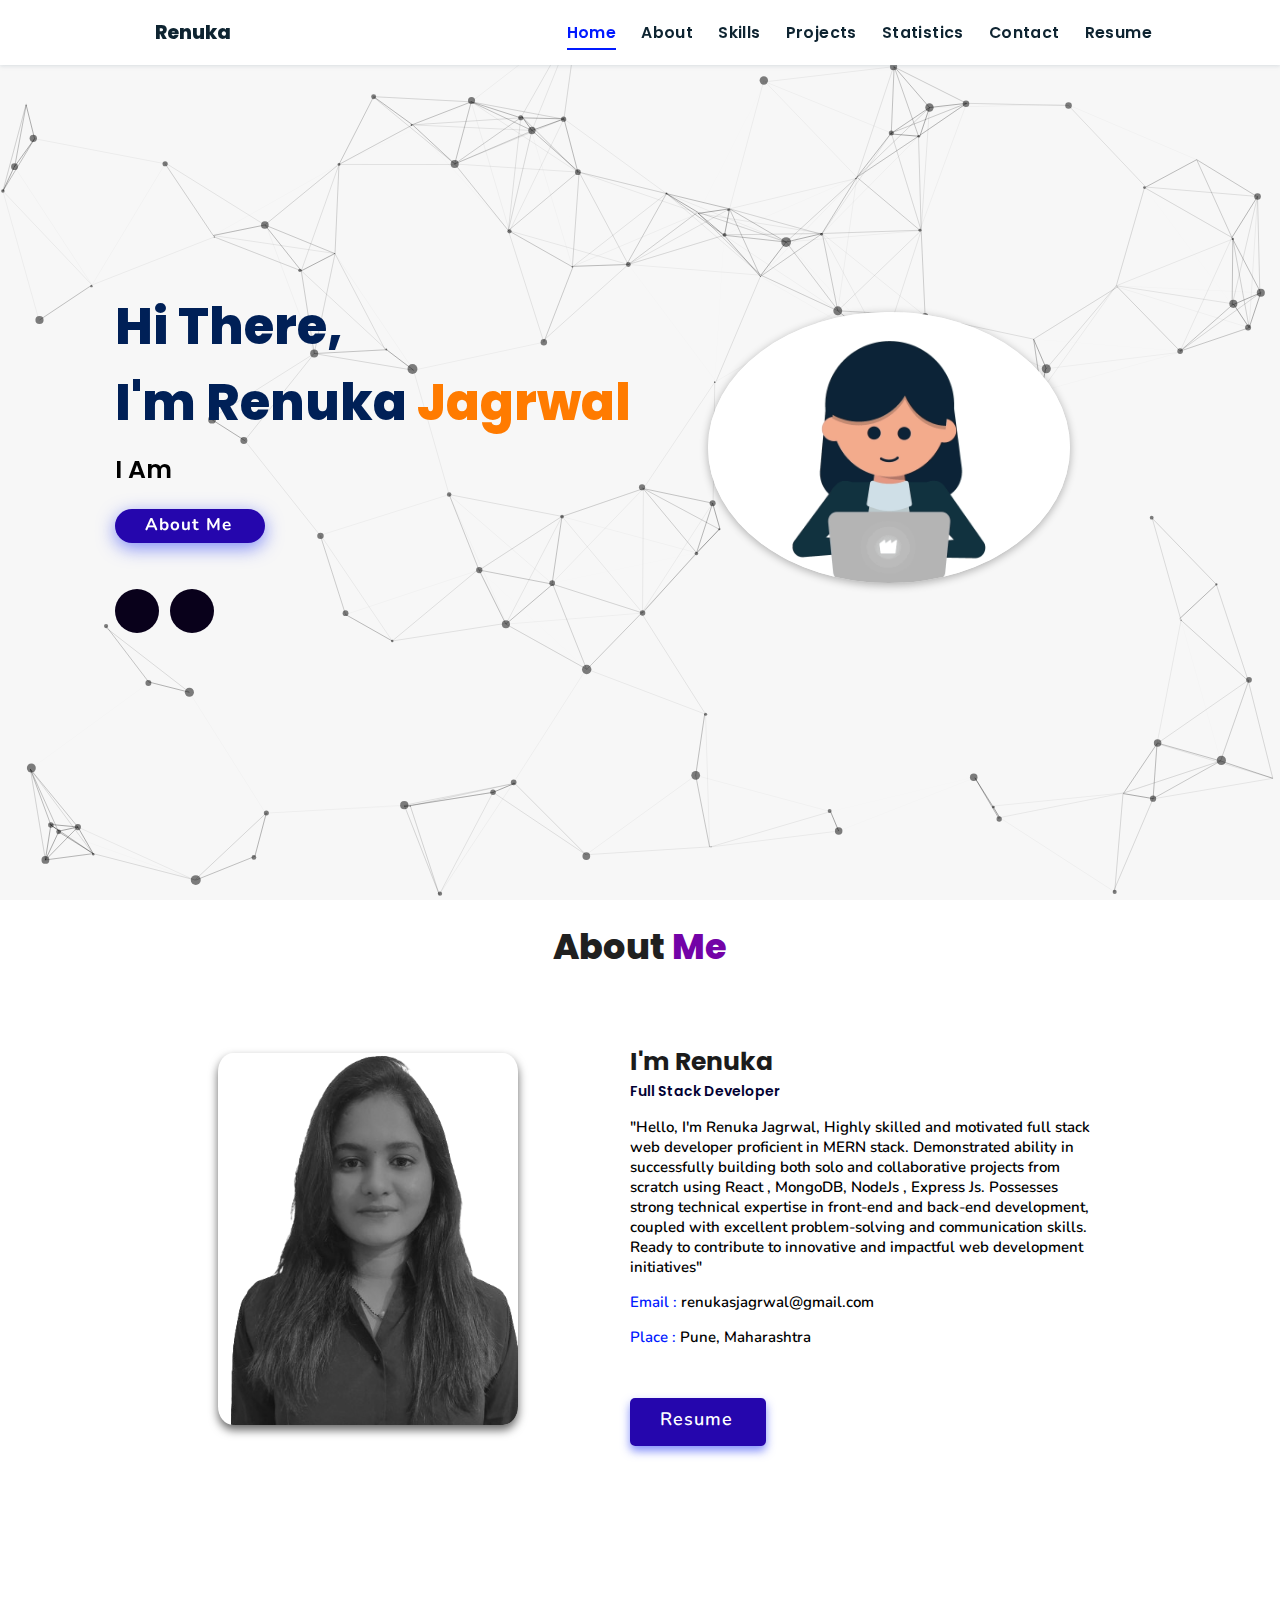
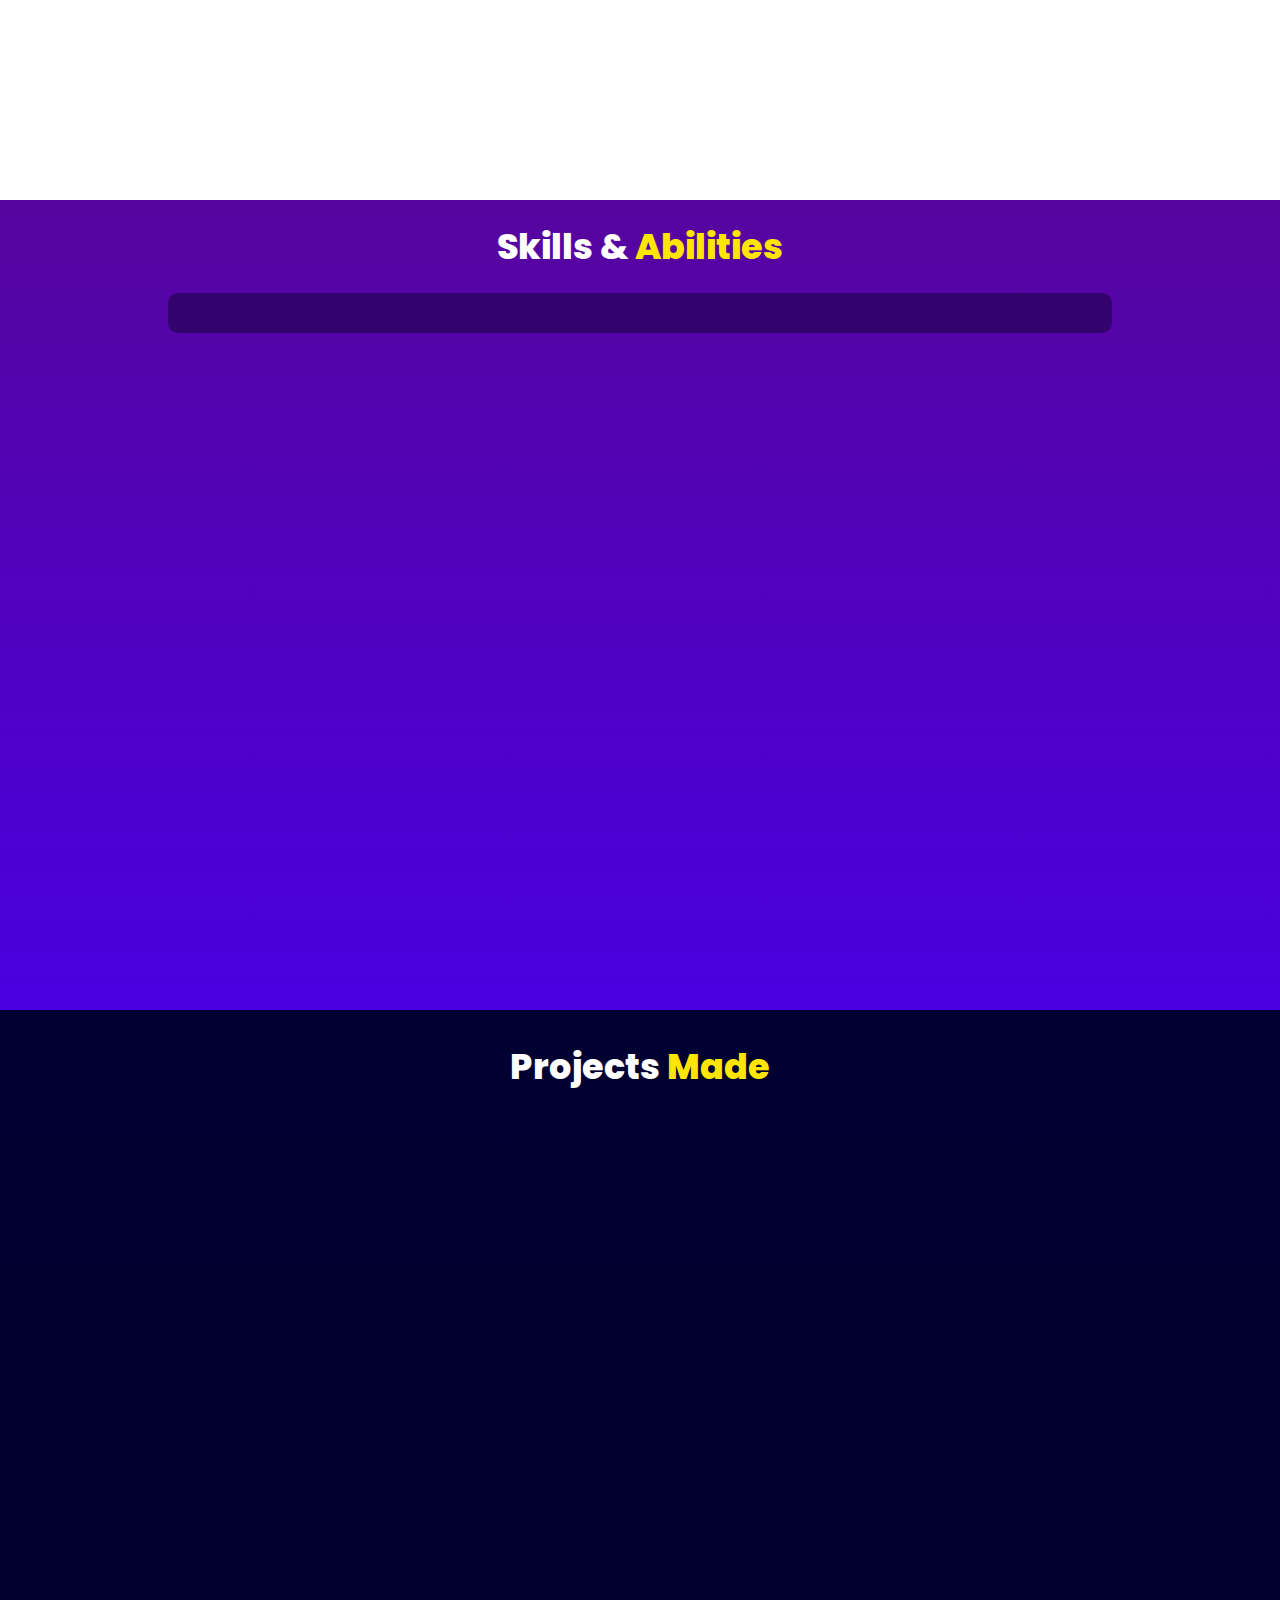
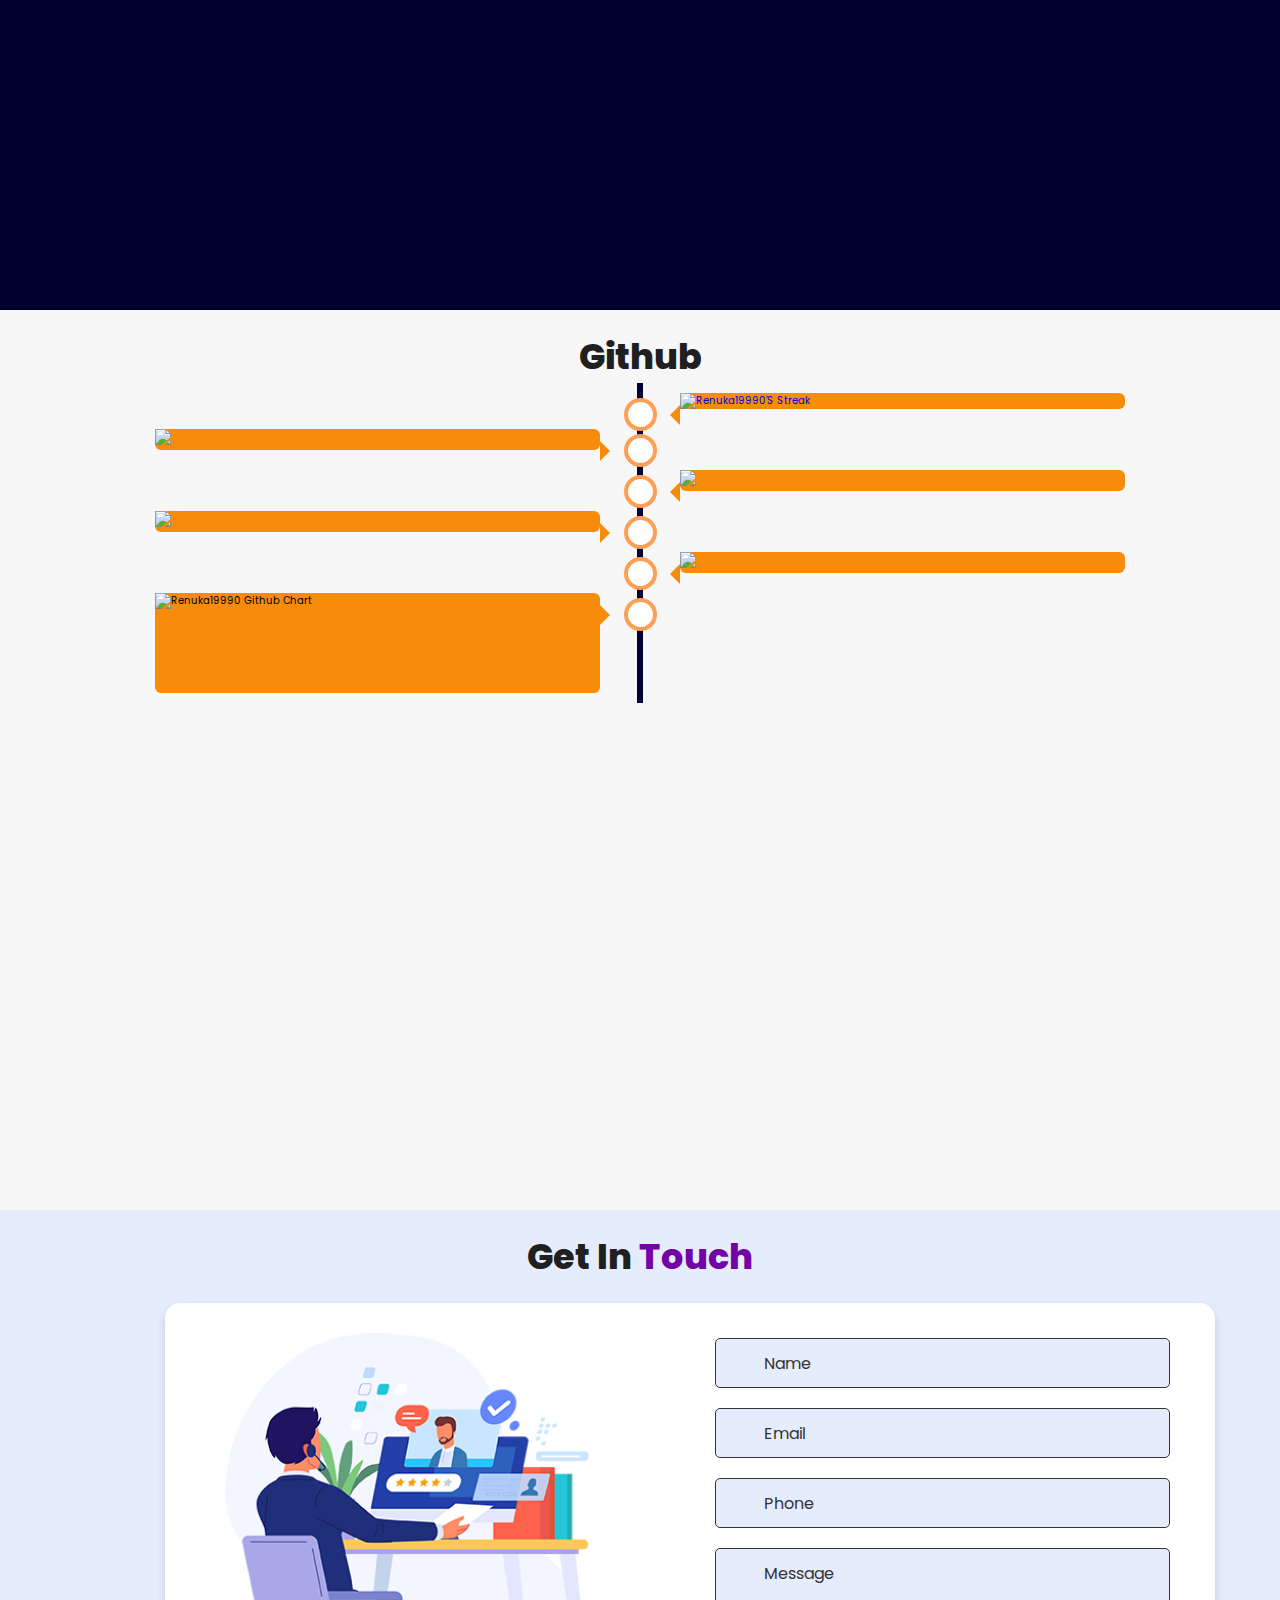
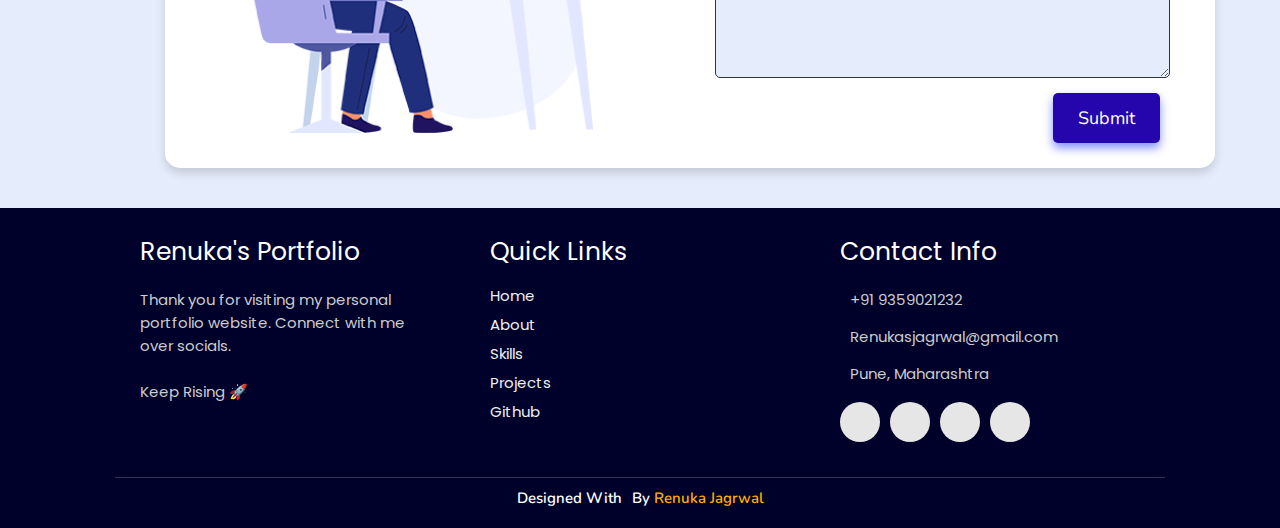
==== commit 1b83e631: "now" ====
--- a/index.html
+++ b/index.html
@@ -113,7 +113,7 @@
       <h3 id="user-detail-name">I'm Renuka</h3>
       <span class="tag">Full Stack Developer</span>
 
-      <p id="user-detail-intro">"Hello, I'm Renuka Jagrwal, Highly skilled and motivated full stack web developer proficient in MERN stack. Demonstrated ability in successfully building both solo and collaborative projects. Possesses strong technical expertise in front-end and back-end development, coupled with excellent problem-solving and communication skills. Ready to contribute to innovative and impactful web development initiatives" </p>
+      <p id="user-detail-intro">"Hello, I'm Renuka Jagrwal, Highly skilled and motivated full stack web developer proficient in MERN stack. Demonstrated ability in successfully building both solo and collaborative projects from scratch using React , MongoDB, NodeJs , Express Js. Possesses strong technical expertise in front-end and back-end development, coupled with excellent problem-solving and communication skills. Ready to contribute to innovative and impactful web development initiatives" </p>
 
       <div class="box-container">
 
--- a/assets/css/style.css
+++ b/assets/css/style.css
@@ -567,114 +567,6 @@
 /*.skills-c media queries ends*/
 /*.skills-c section ends */
 
-/* education section starts */
-.education {
-  background: #e5ecfb;
-  min-height: 80vh;
-}
-.education .qoute {
-  font-size: 1.5rem;
-  text-align: center;
-  font-family: "Nunito", sans-serif;
-  font-weight: 600;
-  margin-top: 0.5rem;
-}
-.education .box-container {
-  display: flex;
-  flex-wrap: wrap;
-  justify-content: center;
-  align-items: center;
-  flex-direction: column;
-}
-.education .box-container .box {
-  display: flex;
-  flex-direction: row;
-  width: 80%;
-  border-radius: 0.5rem;
-  box-shadow: 0.2rem 0.5rem 1rem rgba(0, 0, 0, 0.2);
-  text-align: center;
-  position: relative;
-  margin-top: 2rem;
-  overflow: hidden;
-  transition: 0.3s;
-  background: rgb(252, 252, 252);
-}
-.education .box-container .box:hover {
-  transform: scale(1.03);
-  box-shadow: 1rem 0.5rem 1.2rem rgba(0, 0, 0, 0.3);
-}
-.education .box-container .box .image {
-  flex: 1 1 20rem;
-  width: 100%;
-}
-.education .box-container .box img {
-  object-fit: cover;
-  position: relative;
-  width: 100%;
-  height: 100%;
-}
-.education .box-container .box .content {
-  position: relative;
-  display: flex;
-  flex-direction: column;
-  padding: 1rem;
-  flex-wrap: wrap;
-  flex: 1 1 70rem;
-}
-.education .box-container .box .content h3 {
-  font-size: 2.5rem;
-  color: #012970;
-  padding: 0.5rem 0;
-  font-weight: 600;
-  text-align: left;
-  margin-left: 1rem;
-}
-.education .box-container .box .content p {
-  font-size: 1.5rem;
-  margin-left: 1rem;
-  text-align: left;
-}
-.education h4 {
-  font-size: 2rem;
-  color: rgb(34, 109, 0);
-  text-align: left;
-  margin: 1rem;
-  font-family: "Nunito", sans-serif;
-  font-weight: 700;
-}
-
-/* education media queries starts*/
-@media screen and (max-width: 600px) {
-  .education .box-container .box {
-    flex-direction: column;
-    width: 100%;
-  }
-  .education .box-container .box .image {
-    width: 100%;
-    height: 25rem;
-  }
-  .education .box-container .box img {
-    width: 100%;
-  }
-  .education .box-container .box .content {
-    position: relative;
-    display: flex;
-    flex-direction: column;
-    padding: 1rem;
-    flex-wrap: wrap;
-    flex: 0;
-  }
-  .education .btns {
-    margin-top: 2rem;
-    margin-left: 1rem;
-    margin-right: 1rem;
-    flex-wrap: wrap;
-  }
-}
-/* education media queries ends*/
-/* education section ends */
-
-/* work section starts */
 .work {
   /* background: #010124; */
   background: linear-gradient(to bottom, #000031, #00002c);
@@ -798,12 +690,12 @@
 /* work section ends */
 
 /* experience section starts */
-.experience .timeline {
+.statistisc .timeline {
   position: relative;
   max-width: 1200px;
   margin: 0 auto;
 }
-.experience .timeline::after {
+.statistisc .timeline::after {
   content: "";
   position: absolute;
   width: 6px;
@@ -814,7 +706,7 @@
   margin-left: -3px;
   z-index: -2;
 }
-.experience .container {
+.statistisc .container {
   padding: 10px 40px;
   position: relative;
   background-color: inherit;
@@ -822,7 +714,7 @@
   
 }
 /*circles on timeline*/
-.experience .container::after {
+.statistisc .container::after {
   content: "\f0b1";
   position: absolute;
   width: 25px;
@@ -839,14 +731,14 @@
   color: #02094b;
   font-family: "Font Awesome\ 5 Free";
 }
-.experience .left {
+.statistisc .left {
   left: 0;
 }
-.experience .right {
+.statistisc .right {
   left: 50%;
 }
 /* arrows pointing right */
-.experience .left::before {
+.statistisc .left::before {
   content: " ";
   height: 0;
   position: absolute;
@@ -859,7 +751,7 @@
   border-color: transparent transparent transparent #f68c09;
 }
 /* arrows pointing left  */
-.experience .right::before {
+.statistisc .right::before {
   content: " ";
   height: 0;
   position: absolute;
@@ -871,35 +763,35 @@
   border-width: 10px 10px 10px 0;
   border-color: transparent #f68c09 transparent transparent;
 }
-.experience .right::after {
+.statistisc .right::after {
   left: -16px;
 }
-.experience .content {
+.statistisc .content {
   background-color: #f68c09;
   position: relative;
   border-radius: 6px;
 }
-.experience .content img {
+.statistisc .content img {
 width: 100%;
 }
 #chart{
   width: 100%;
   height: 100px;
 }
-.experience .content .tag {
+.statistisc .content .tag {
   font-size: 1.3rem;
   padding-top: 1.5rem;
   padding-left: 1.5rem;
 }
-.experience .content .desc {
+.statistisc .content .desc {
   margin-left: 1.5rem;
   padding-bottom: 1rem;
 }
-.experience .content .desc h3 {
+.statistisc .content .desc h3 {
   font-size: 1.5rem;
   font-weight: 600;
 }
-.experience .content .desc p {
+.statistisc .content .desc p {
   font-size: 1.2rem;
 }
 /* view all button */
@@ -937,44 +829,43 @@
 
 /* Media queries - Responsive timeline on screens less than 600px wide */
 @media screen and (max-width: 600px) {
-  .experience {
+  .statistisc {
     min-height: 80vh;
   }
-  .experience .timeline {
+  .statistisc .timeline {
     margin-top: 2rem;
   }
-  .experience .timeline::after {
+  .statistisc .timeline::after {
     left: 31px;
   }
-  .experience .container {
+  .statistisc .container {
     width: 100%;
     padding-left: 8rem;
     padding-right: 2rem;
   }
-  .experience .container::after {
+  .statistisc .container::after {
     font-size: 2.2rem;
   }
-  .experience .container::before {
+  .statistisc .container::before {
     left: 61px;
     border: medium solid #f68c09;
     border-width: 10px 10px 10px 0;
     border-color: transparent #f68c09 transparent transparent;
   }
-  .experience .left::after {
+  .statistisc .left::after {
     left: 15px;
   }
-  .experience .right::after {
+  .statistisc .right::after {
     left: 15px;
   }
-  .experience .right {
+  .statistisc .right {
     left: 0%;
   }
   .morebtn {
     margin-top: 3rem;
   }
 }
-/* experience media queries ends */
-/* experience section ends */
+
 
 /*.contact-c section starts */
 .contact-c {
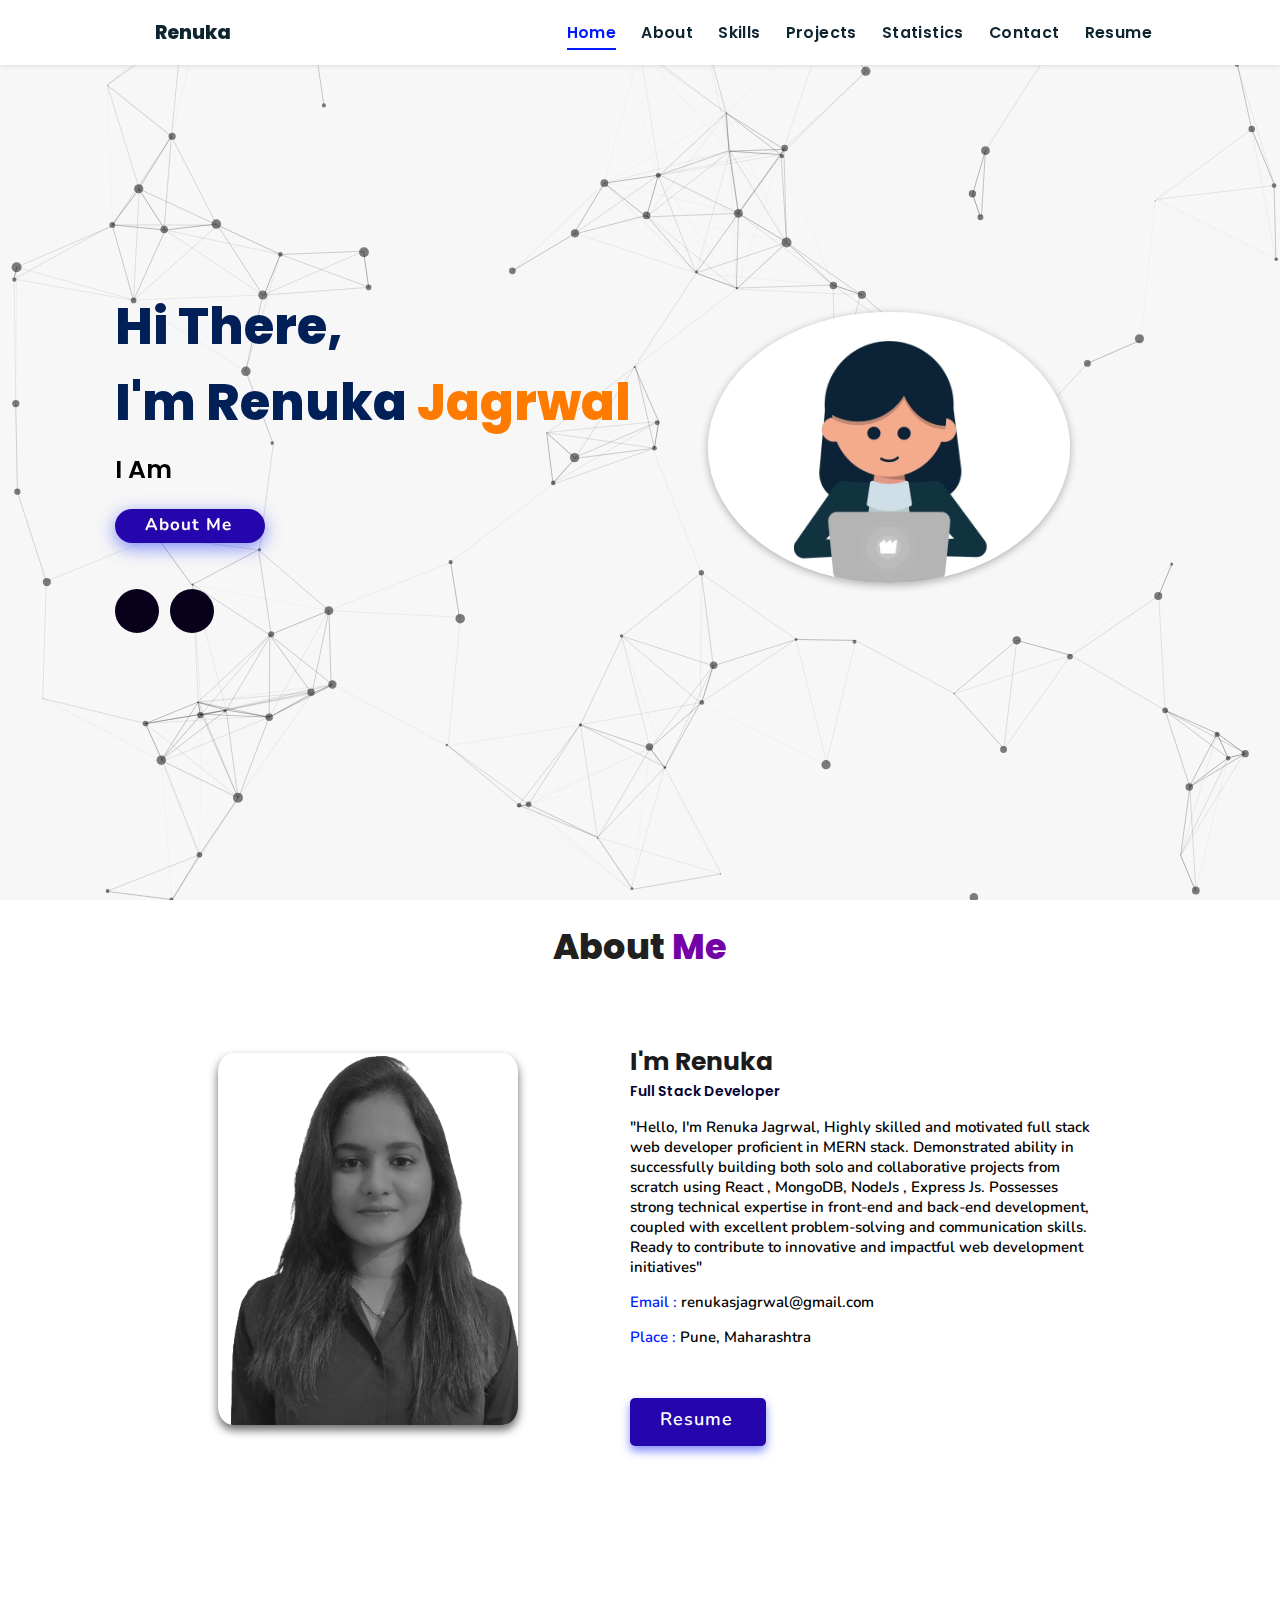
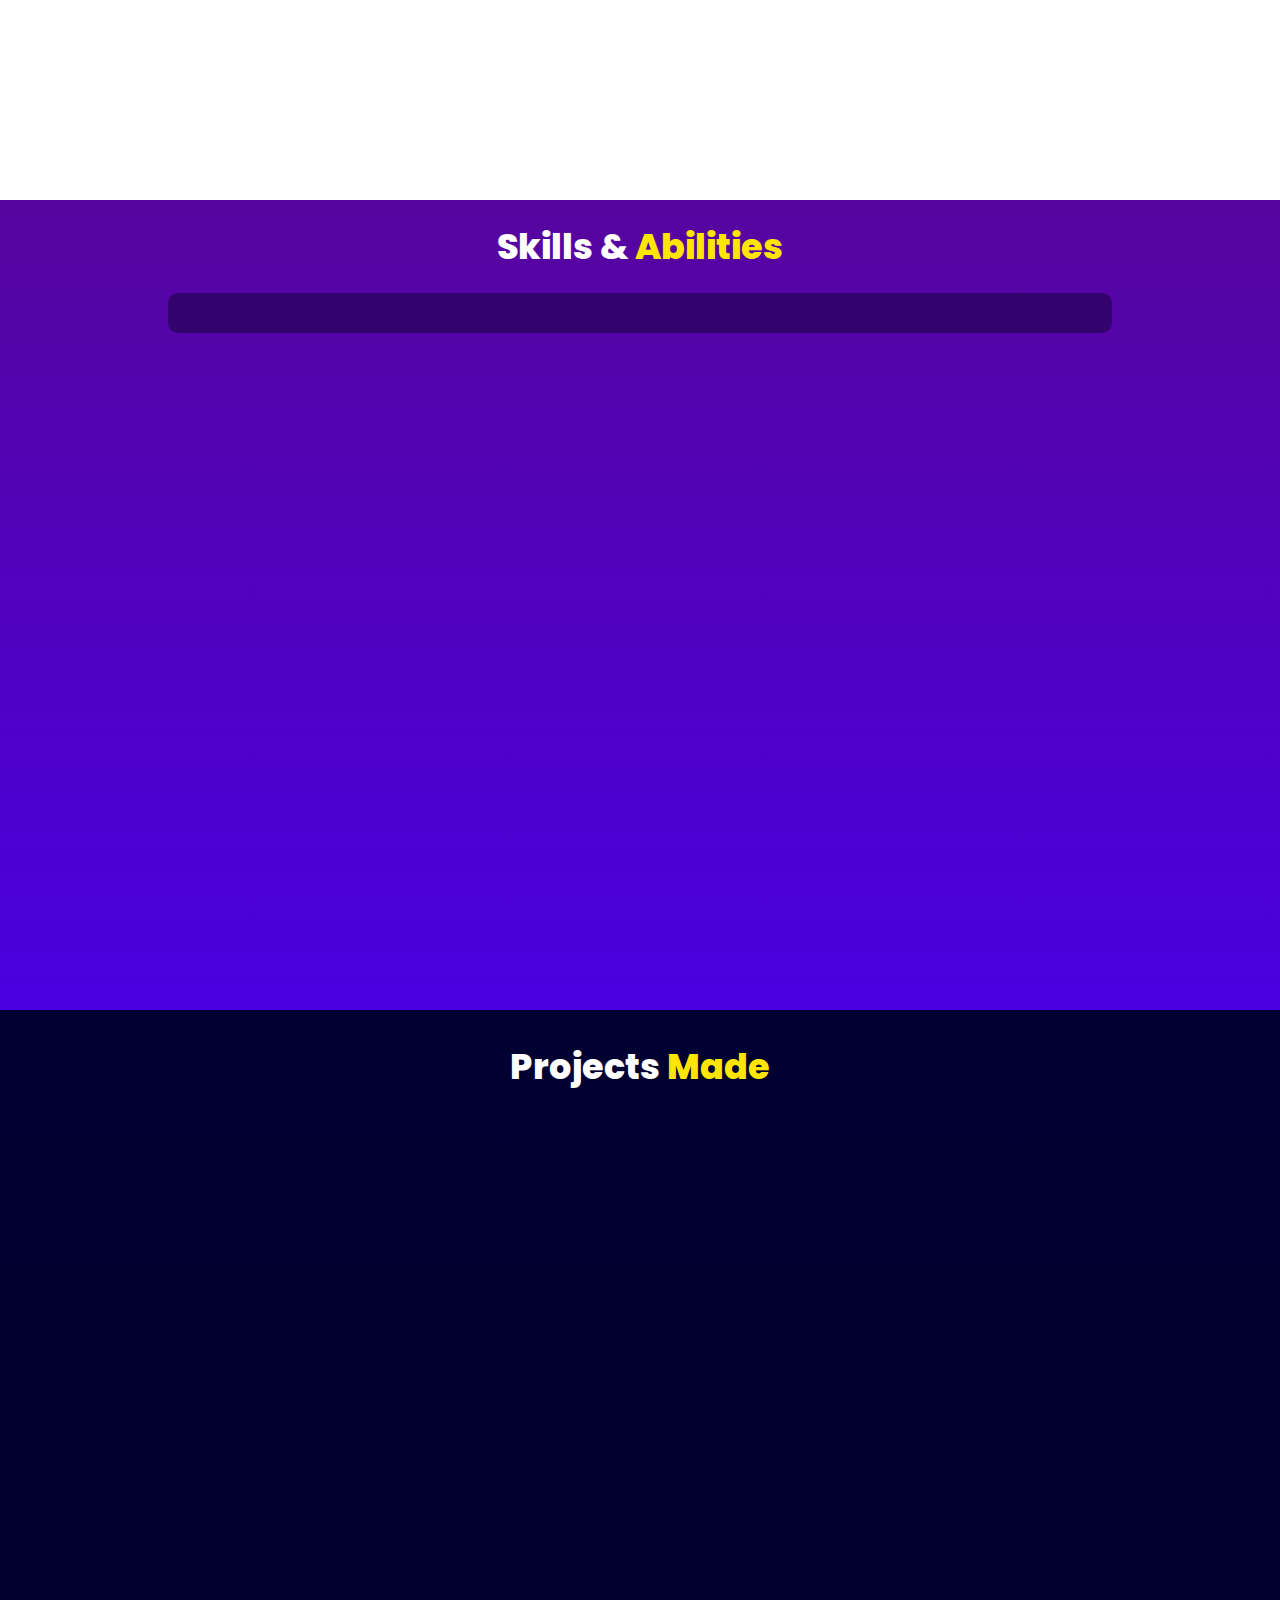
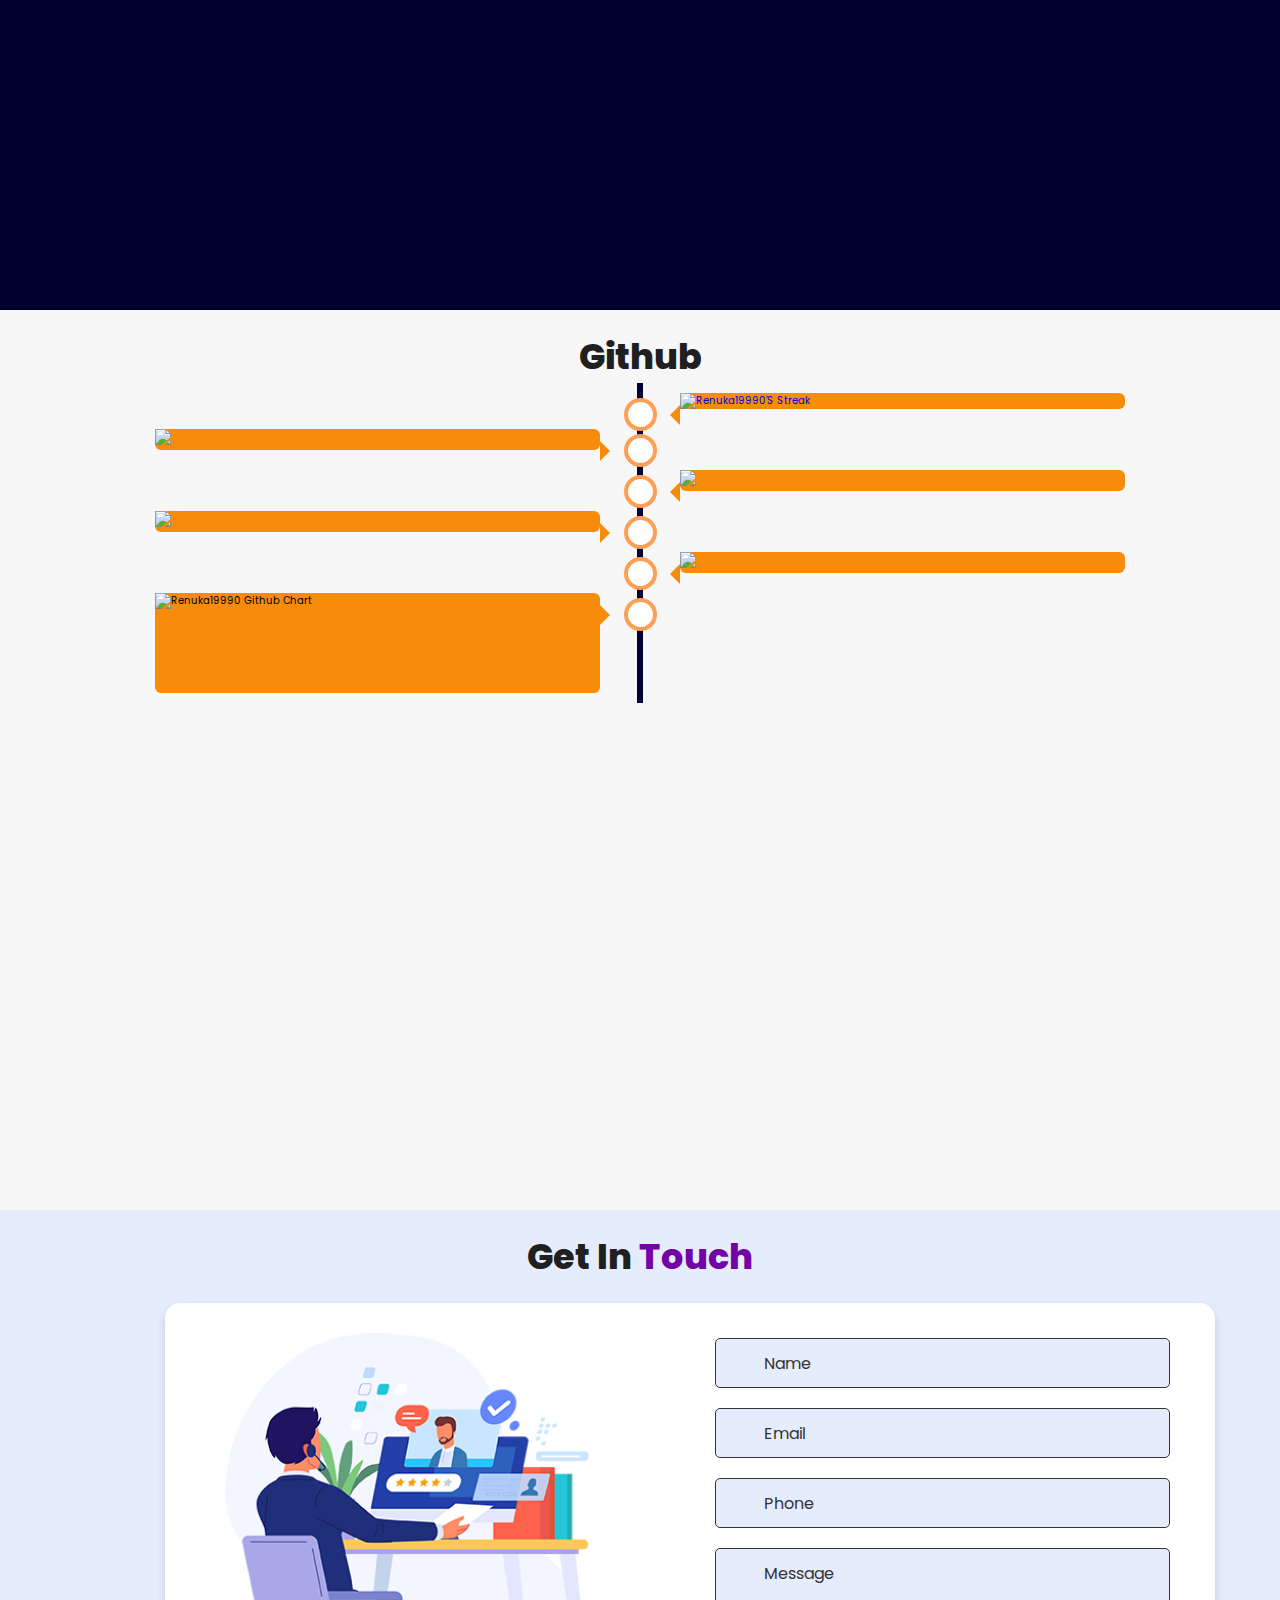
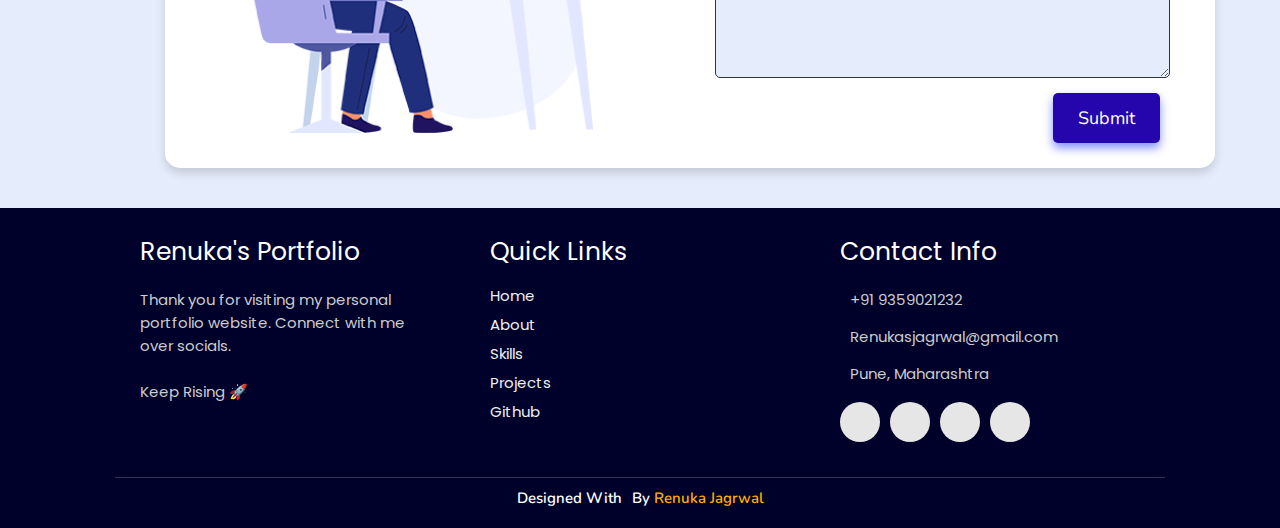
==== commit 01ef6fd8: "addnownew" ====
--- a/index.html
+++ b/index.html
@@ -18,11 +18,11 @@
   <link id='favicon' rel="shortcut icon" href="./assets/img/favicon.png" type="image/x-png">
 
 
-  <!-- Prepare a container for your calendar. -->
+
   <script src="https://cdn.rawgit.com/IonicaBizau/github-calendar/gh-pages/dist/github-calendar.min.js">
   </script>
 
-  <!-- Optionally, include the theme (if you don't want to struggle to write the CSS) -->
+
   <link rel="stylesheet" href="https://cdn.rawgit.com/IonicaBizau/github-calendar/gh-pages/dist/github-calendar.css" />
 
   <title>Portfolio | Renuka Jagrwal</title>
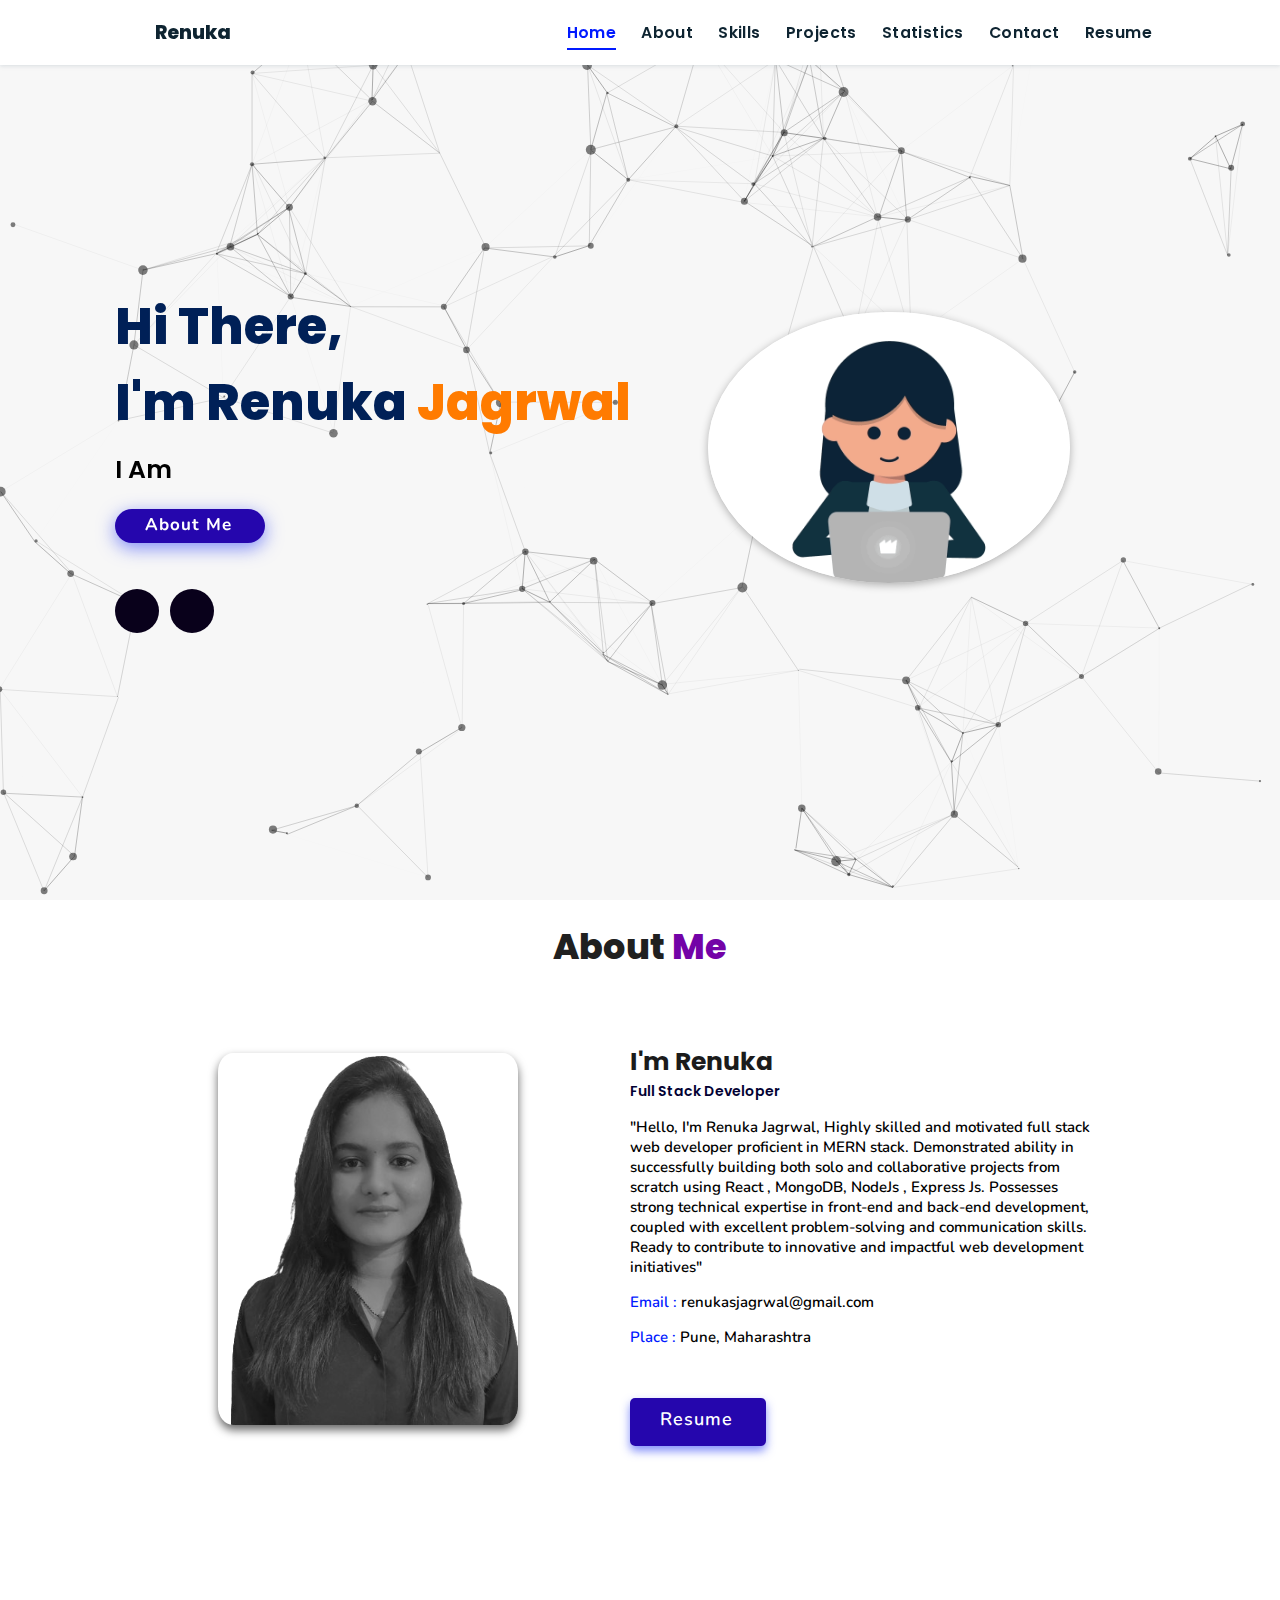
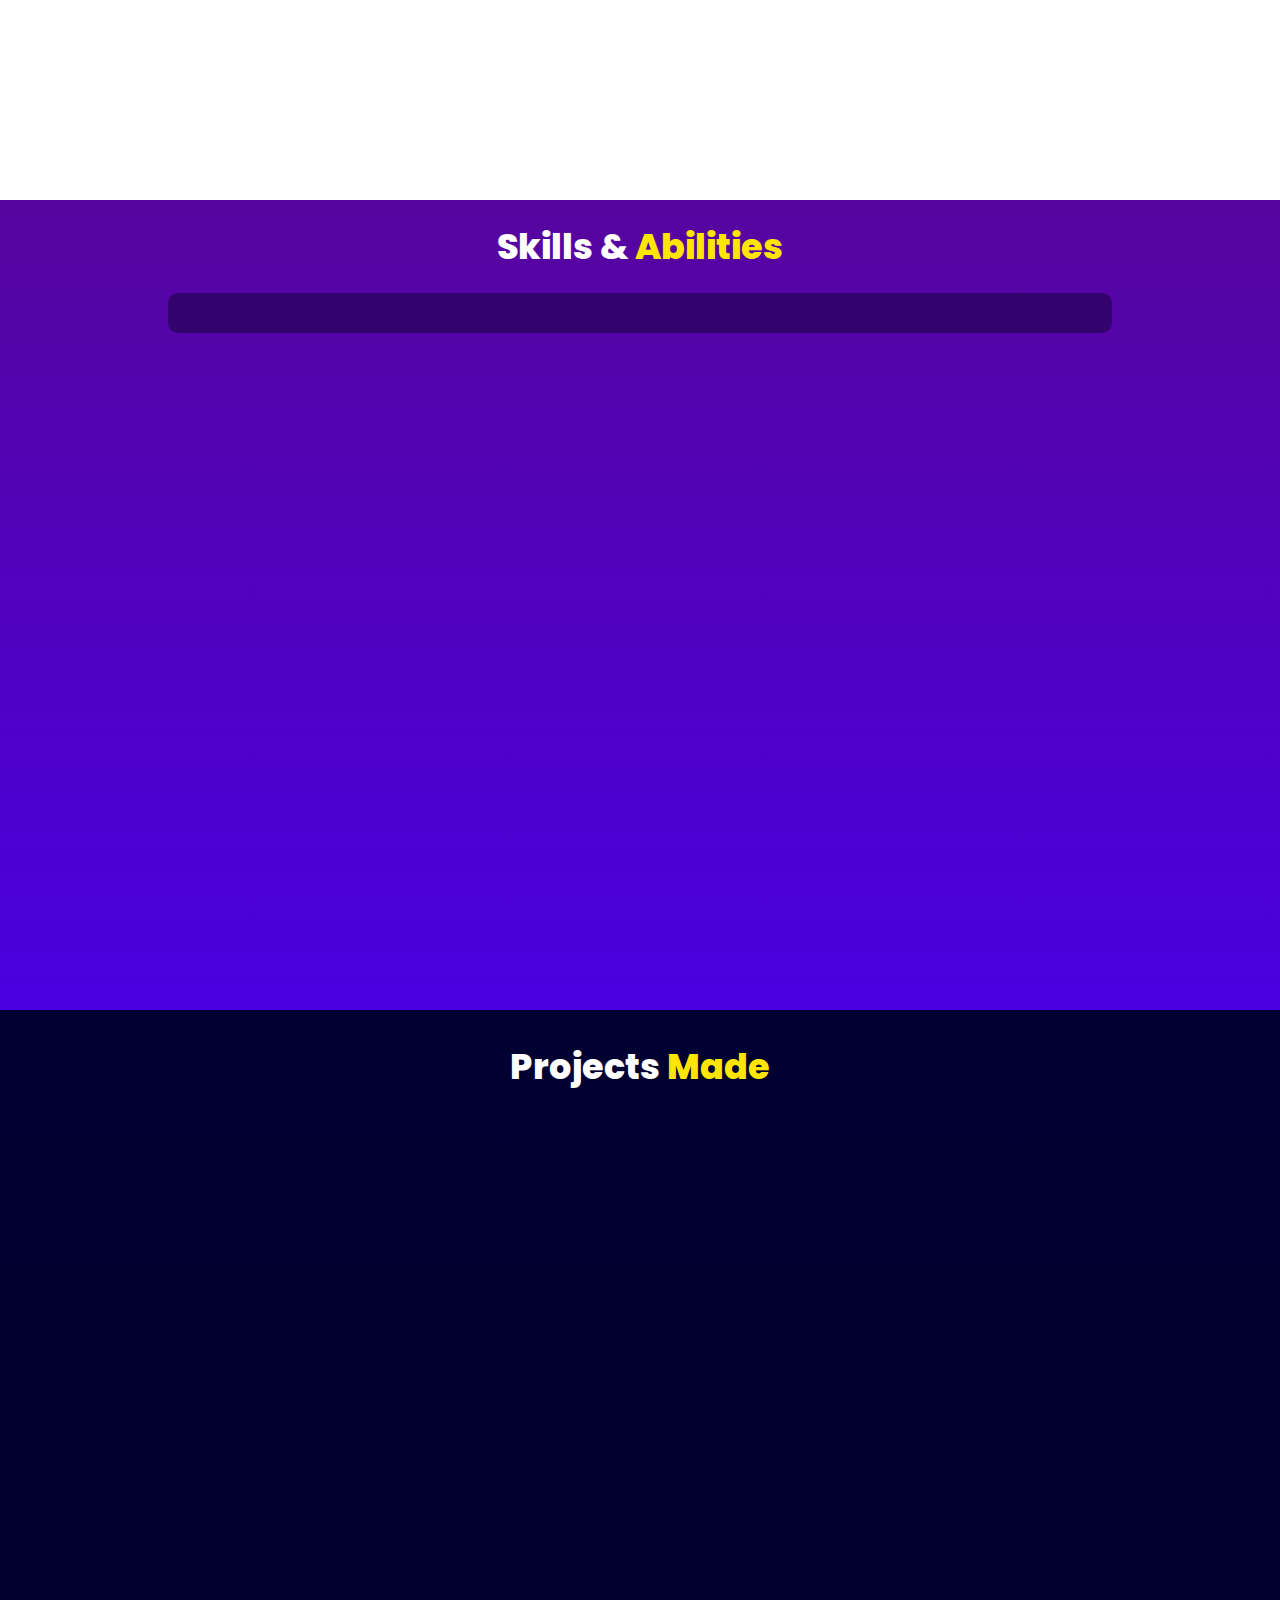
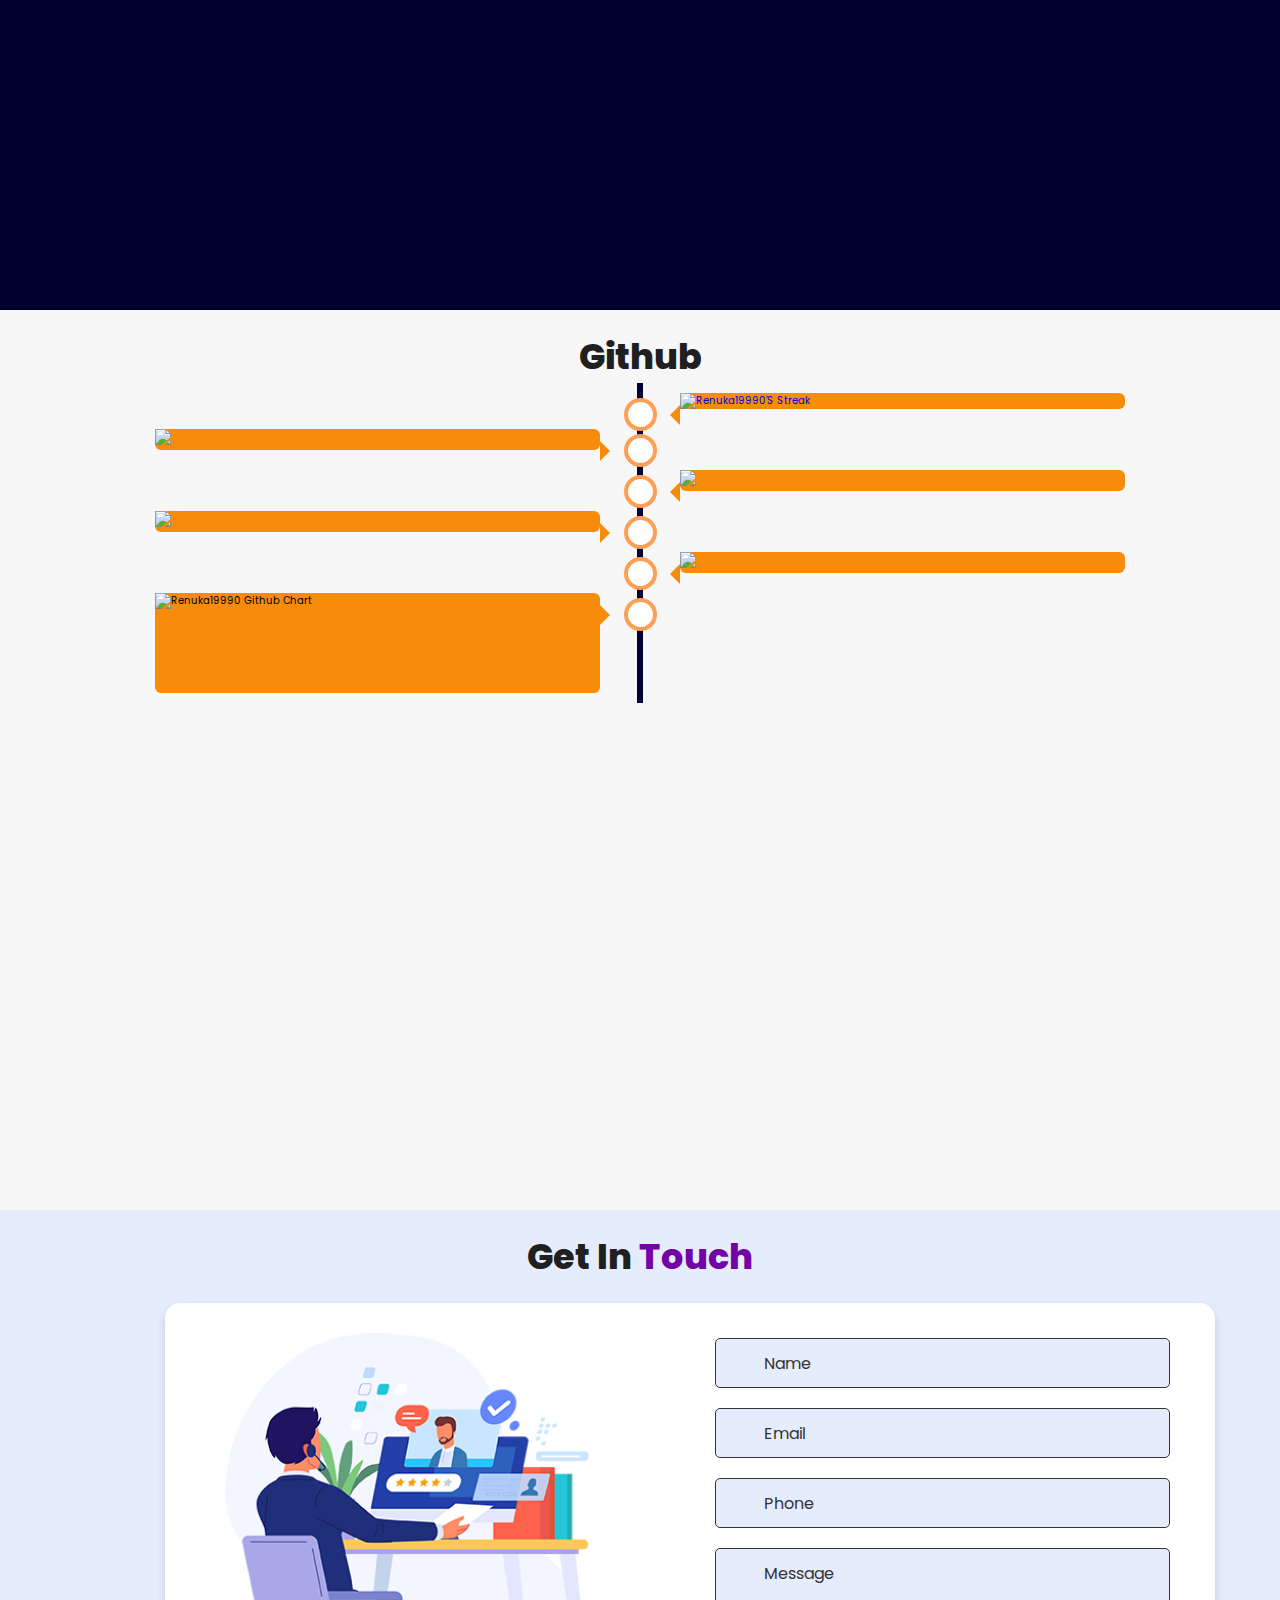
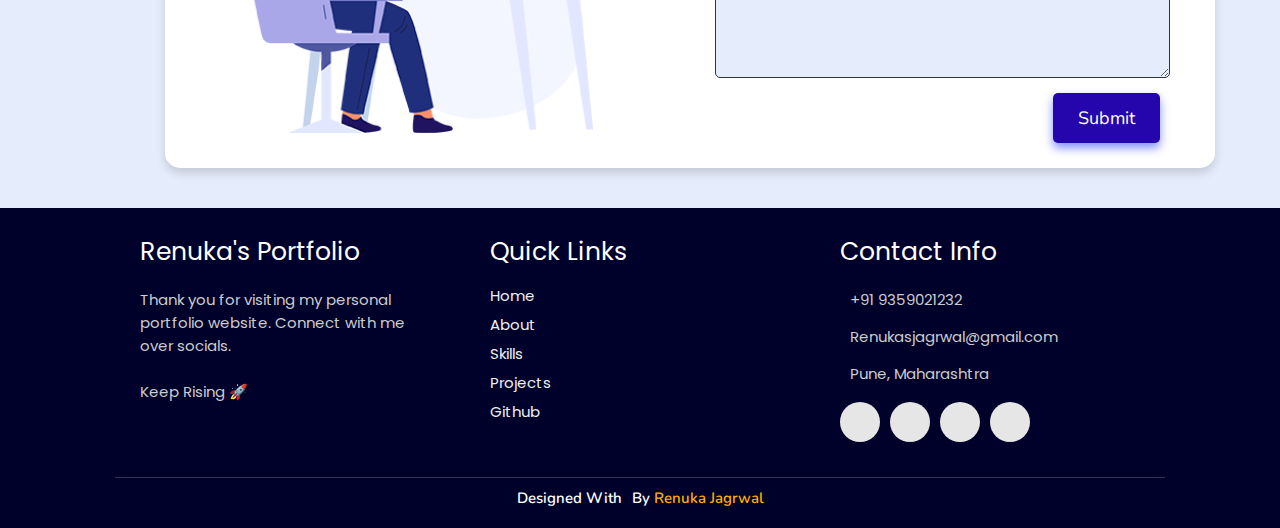
==== commit 7f20d09e: "port" ====
--- a/index.html
+++ b/index.html
@@ -60,7 +60,10 @@
         <a href="#contact">Contact</a>
       </li>
       <li class="nav-link resume">
-        <a  id="resume-button-1" >Resume</a>
+        <a href="assets/img/Renuka_jagrwal_resume.pdf" id="resume-button-1" target="_blank"  class="btn"
+        download=""><span>Resume</span>
+        <i class="fas fa-chevron-right"></i>
+      </a>
       </li>
     </ul>
   </nav>
@@ -107,6 +110,7 @@
   <div class="row">
 
     <div class="image">
+      <!-- <img draggable="false" class="tilt home-img" src="./assets/img/renuka.png" alt=""> -->
       <img draggable="false" class="tilt home-img" src="./assets/img/renuka.png" alt="">
     </div>
     <div class="content">
@@ -125,7 +129,7 @@
 
       <div class="resumebtn">
         <!-- <section id="resume" > -->
-          <a href="assets/img/RenukaJagrwal-FullStackWebDeveloper-lH84.pdf" id="resume-button-2" target="_blank" class="btn"
+          <a href="assets/img/Renuka_jagrwal_resume.pdf" id="resume-button-2" target="_blank" class="btn"
           download=""><span>Resume</span>
           <i class="fas fa-chevron-right"></i>
         </a>
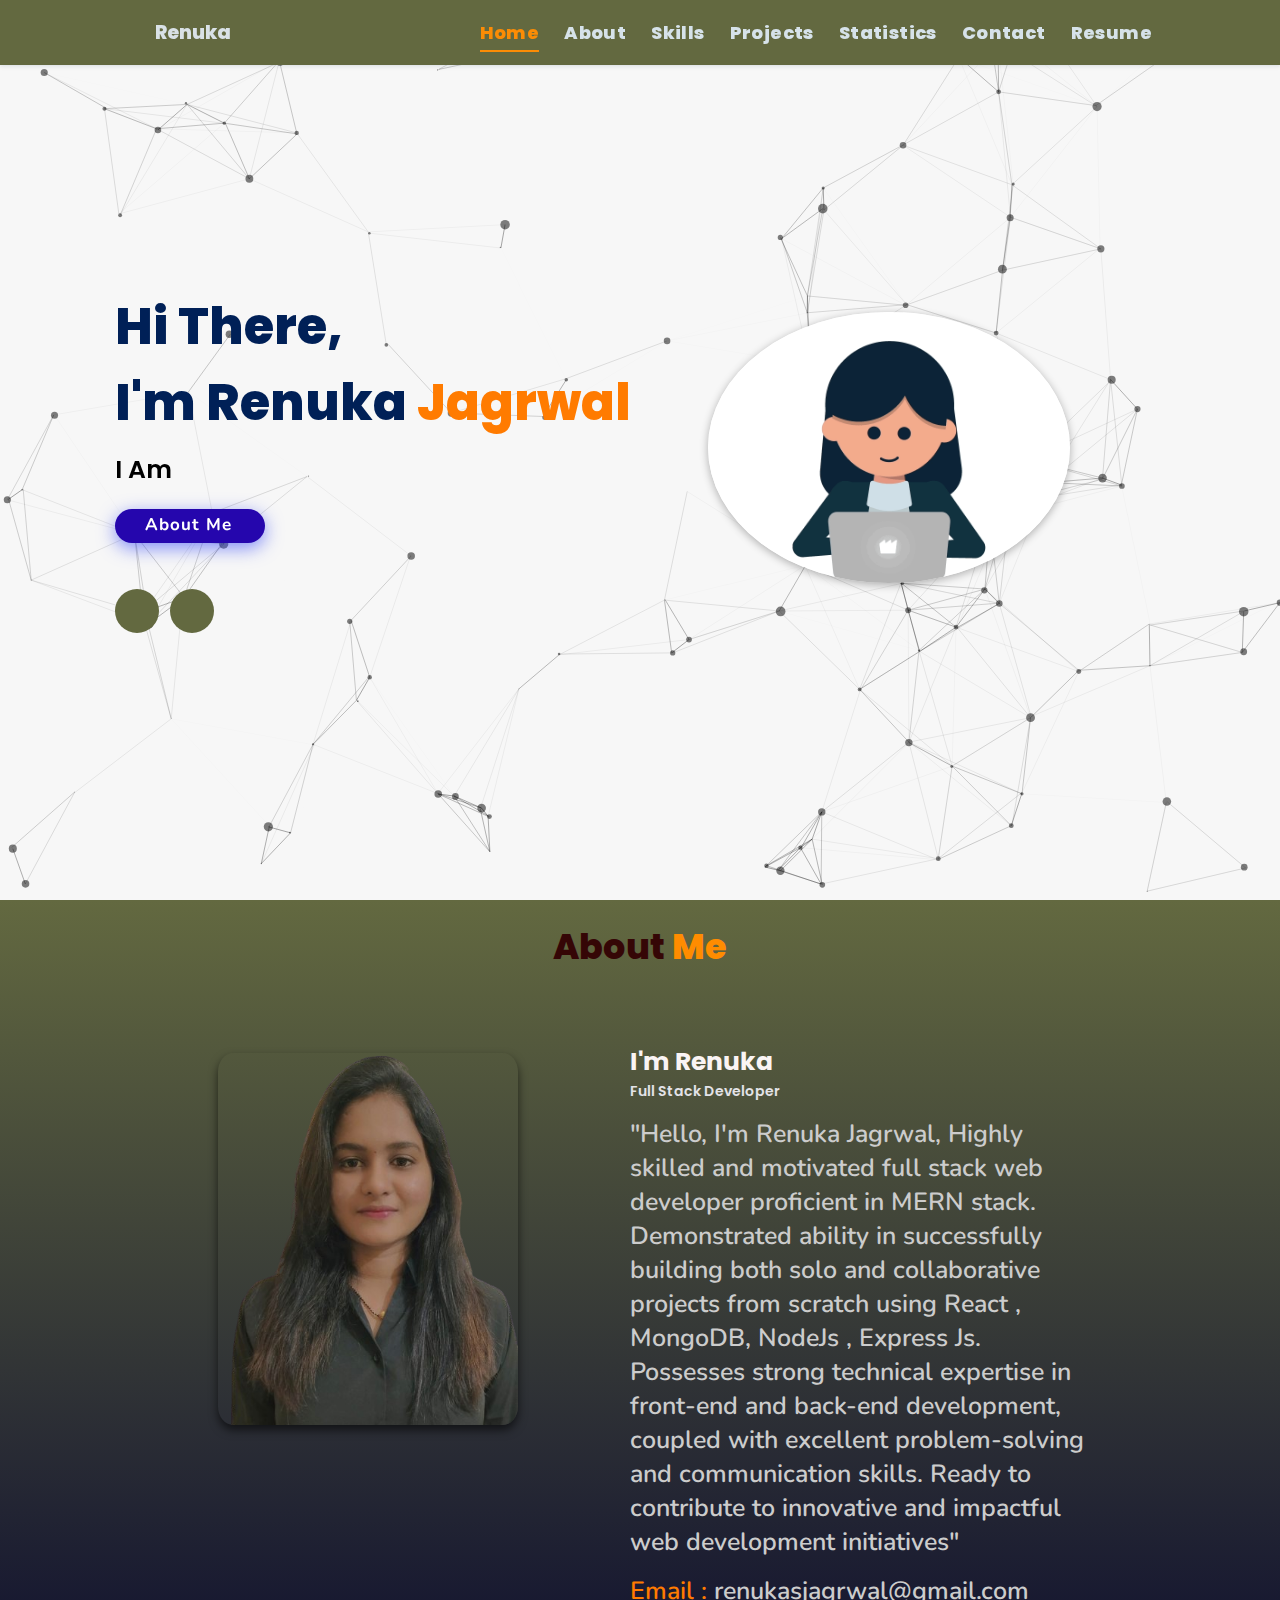
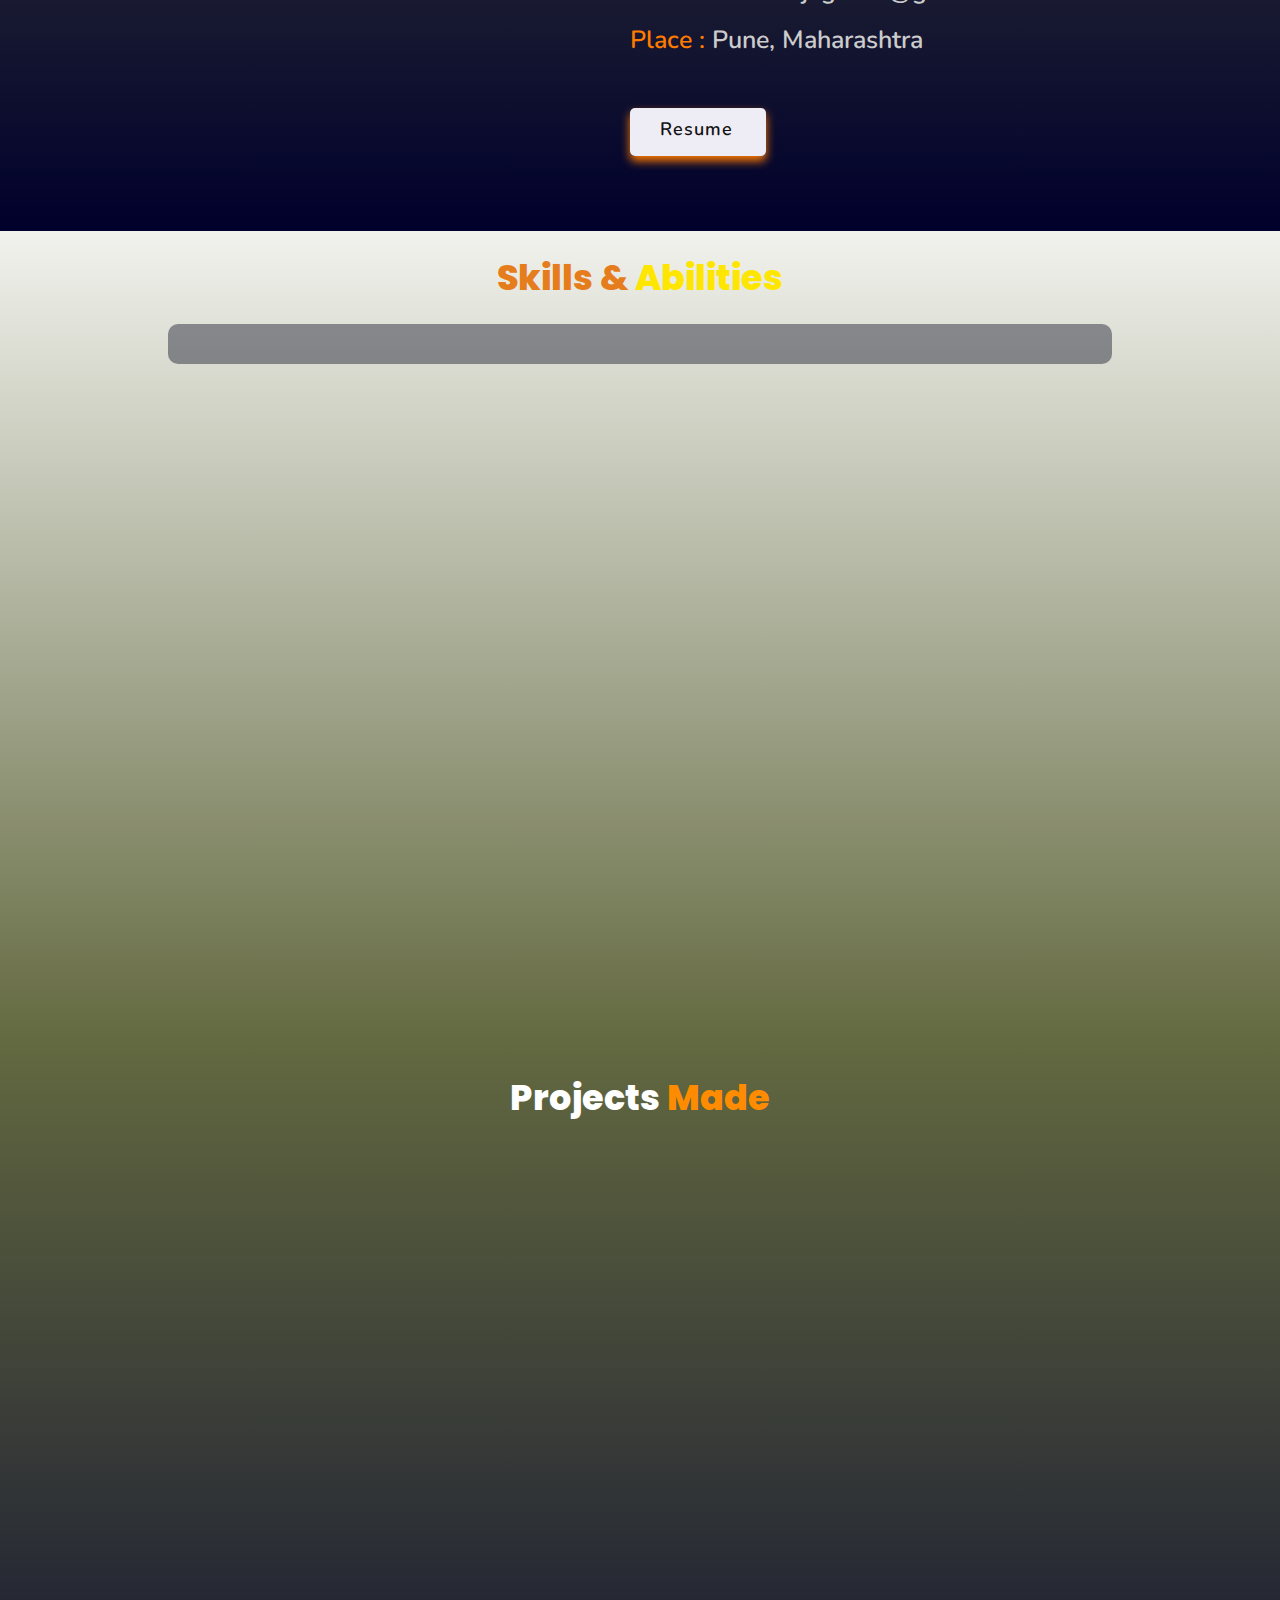
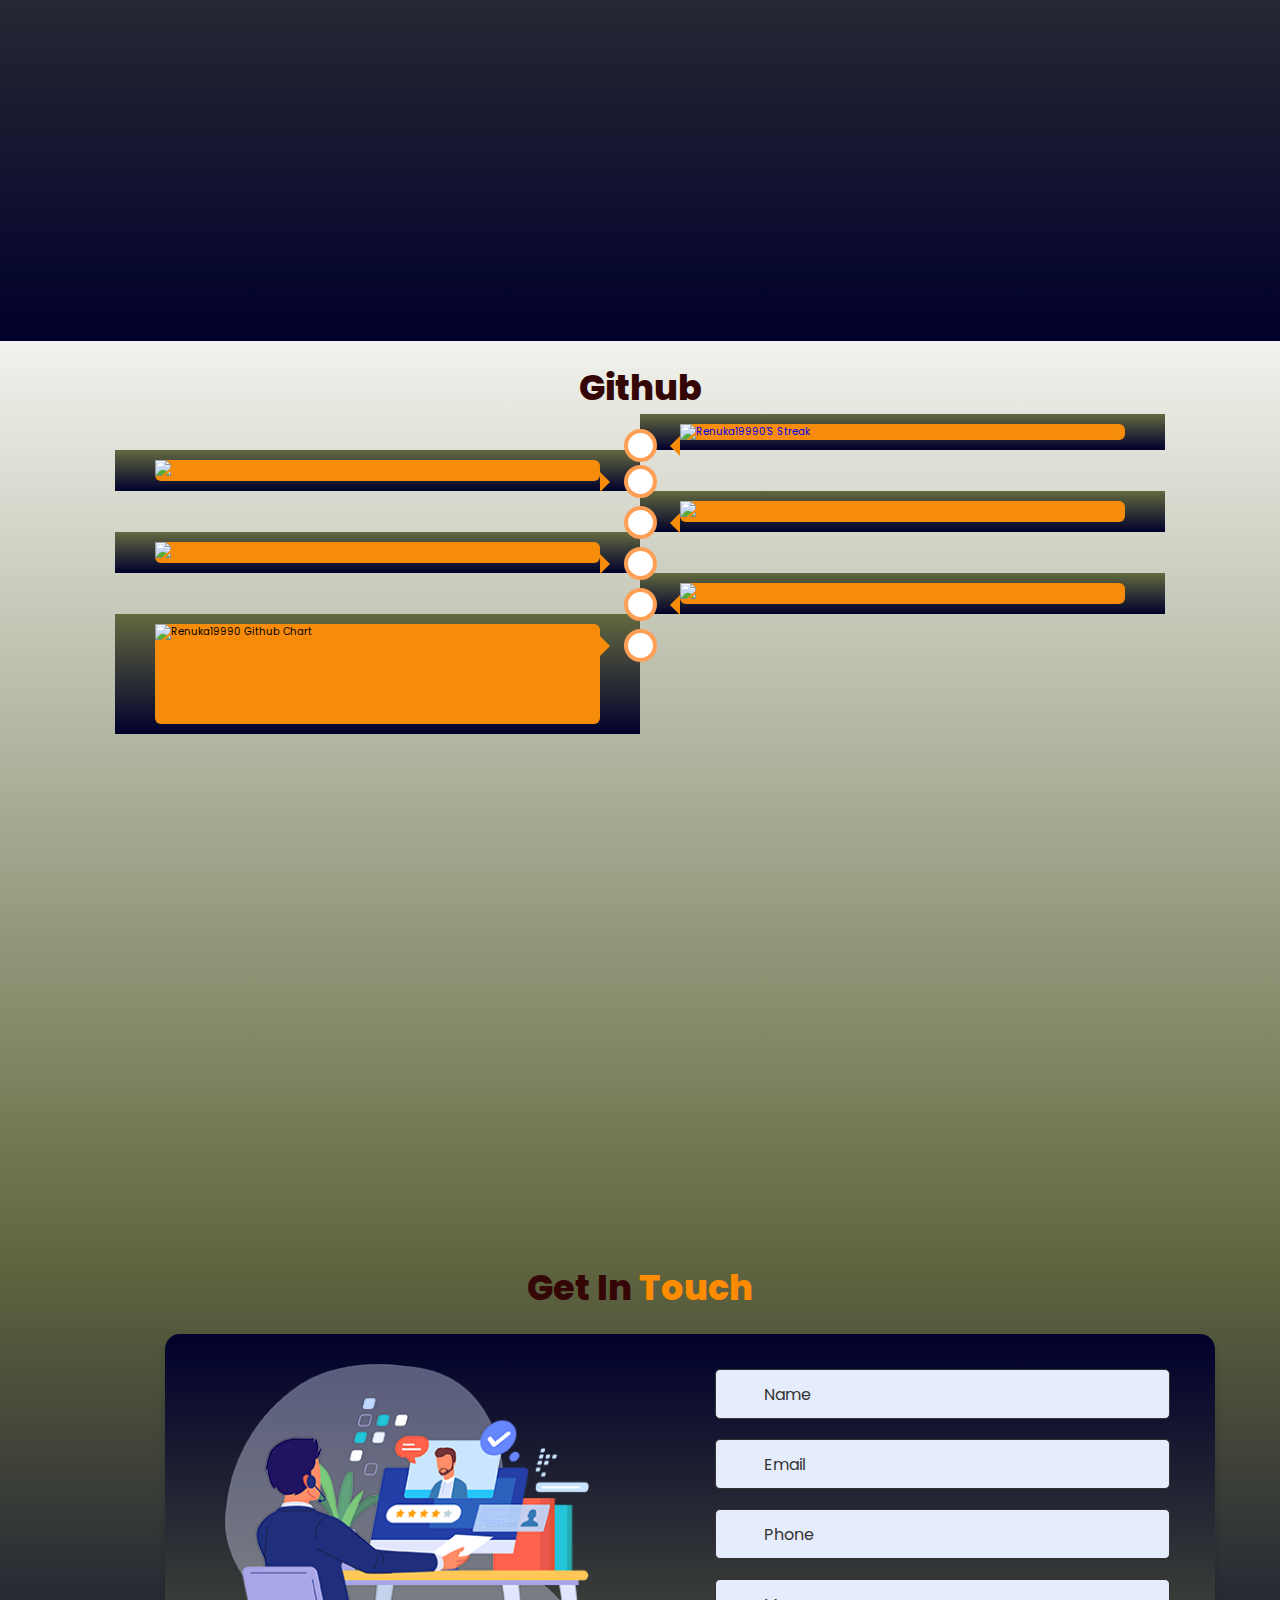
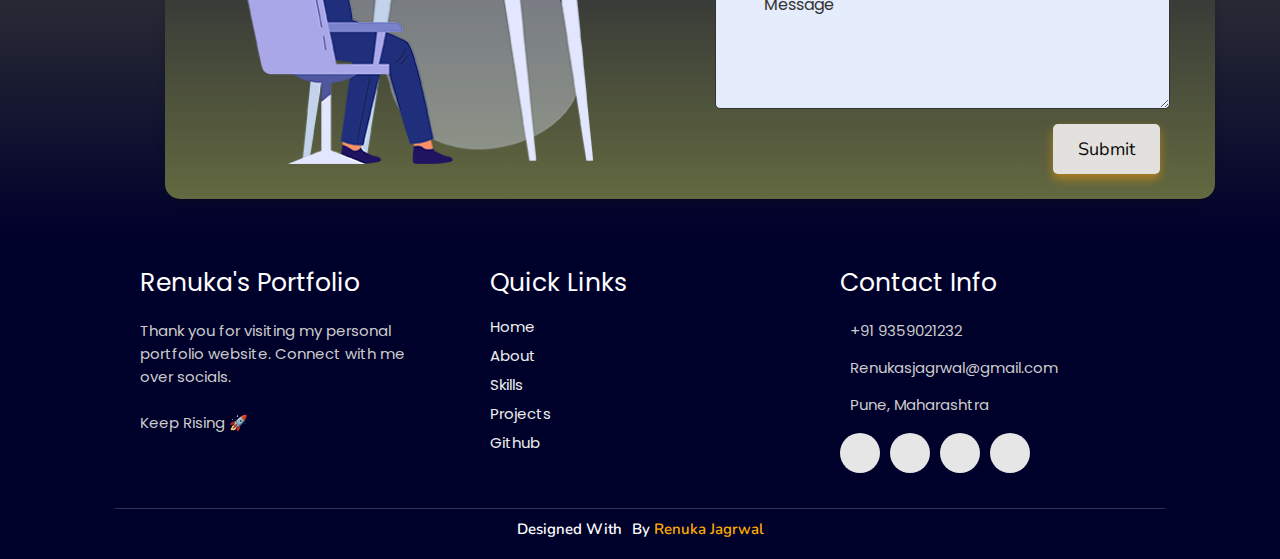
==== commit 087dc628: "new" ====
--- a/index.html
+++ b/index.html
@@ -105,7 +105,7 @@
 
 <!-- about section starts -->
 <section class="about-c about section" id="about">
-  <h2 class="heading"><i class="fas fa-user-alt"></i> About <span>Me</span></h2>
+  <h2 class="heading"><i class="fas fa-user-alt"></i> About <span style="color: darkorange;">Me</span></h2>
 
   <div class="row">
 
@@ -144,7 +144,7 @@
 <!-- skills section starts -->
 <section class="skills-c" id="skills">
 
-  <h2 class="heading"><i class="fas fa-laptop-code"></i> Skills & <span>Abilities</span></h2>
+  <h2 class="heading" ><i class="fas fa-laptop-code"></i> Skills & <span >Abilities</span></h2>
 
   <div class="container">
 
@@ -167,7 +167,7 @@
 <!-- work project section starts -->
 <section class="work" id="projects">
 
-  <h2 class="heading"><i class="fas fa-laptop-code"></i> Projects <span>Made</span></h2>
+  <h2 class="heading"><i class="fas fa-laptop-code"></i> Projects <span style="color: darkorange;">Made</span></h2>
 
   <div class="box-container">
 
@@ -251,7 +251,7 @@
 <!-- contact section starts -->
 <section class="contact-c" id="contact" >
 
-  <h2 class="heading"><i class="fas fa-headset"></i> Get in <span>Touch</span></h2>
+  <h2 class="heading"><i class="fas fa-headset"></i> Get in <span style="color: darkorange;">Touch</span></h2>
 
   <div class="container">
     <div class="content">
--- a/assets/css/style.css
+++ b/assets/css/style.css
@@ -71,7 +71,7 @@
   justify-content: space-between;
   padding: 1.7rem 10%;
   height: 6.5rem;
-  background-color: #fff;
+  background-color: #636940;
   box-shadow: 0 1px 4px rgba(146, 161, 176, 0.3);
 }
 section {
@@ -80,7 +80,7 @@
 }
 .heading {
   font-size: 3.5rem;
-  color: rgb(32, 32, 32);
+  color: rgb(53, 6, 6);
   font-weight: 800;
   text-align: center;
 }
@@ -91,7 +91,7 @@
   font-size: 1.9rem;
   font-weight: 800;
   text-decoration: none;
-  color: #0e2431;
+  color: #d9e1e6;
   display: flex;
   justify-content: center;
   align-items: center;
@@ -118,16 +118,17 @@
 }
 header .navbar ul li a {
   font-size: 1.57rem;
-  color: #0e2431;
-  font-weight: 600;
+  color: #d6e2e9;
+  font-weight: 800;
   text-decoration: none;
   letter-spacing: 0.04rem;
   transition: 0.2s;
+  font-size: large;
 }
 header .navbar ul li a.active,
 header .navbar ul li a:hover {
-  color: #011aff;
-  border-bottom: 0.2rem solid #011aff;
+  color: #fc8c05;;
+  border-bottom: 0.2rem solid #fc8c05;;;
   padding: 0.5rem 0;
 }
 /* navbar ends */
@@ -195,6 +196,7 @@
   gap: 1.5rem;
   min-height: 100vh;
   align-items: center;
+  
 }
 .home-c #particles-js {
   position: absolute;
@@ -202,6 +204,7 @@
   left: 0;
   height: 100%;
   width: 100%;
+  
 }
 .home-c::before {
   content: "";
@@ -215,10 +218,12 @@
   flex: 1 1 40rem;
   padding-top: 4rem;
   z-index: 1;
+  
 }
 .home-c .image {
   flex: 1 1 40rem;
   z-index: 1;
+  
 }
 .home-c .image img {
   width: 70%;
@@ -226,9 +231,11 @@
   border-radius: 50%;
   box-shadow: 0 2px 8px rgba(0, 0, 0, 0.3);
   cursor: pointer;
+  
 }
 .home-c .image img:hover {
   box-shadow: 0 5px 15px rgba(0, 0, 0, 0.5);
+  
 }
 .home-c .content h2 {
   font-size: 5rem;
@@ -299,7 +306,7 @@
   display: inline-block;
   line-height: 44px;
   color: #00d9ff;
-  background-color: #09011b;
+  background-color: #636940;
   width: 44px;
   height: 44px;
   text-align: center;
@@ -356,7 +363,7 @@
 
 /*.about-c section starts */
 .about-c {
-  background: rgb(255, 255, 255);
+  background: linear-gradient(to bottom, #636940, #00002c);
 }
 .about-c .row {
   display: flex;
@@ -375,7 +382,7 @@
   height: auto;
   border-radius: 5%;
   box-shadow: 0 5px 10px rgba(0, 0, 0, 0.6);
-  mix-blend-mode: luminosity;
+  /* mix-blend-mode: luminosity; */
   transition: 0.3s;
   cursor: pointer;
 }
@@ -387,21 +394,22 @@
   padding: 3rem;
 }
 .about-c .row .content h3 {
-  color: rgb(27, 27, 27);
+  color: rgb(250, 244, 244);
   font-size: 2.5rem;
 }
 .about-c .row .content .tag {
   font-size: 1.4rem;
-  color: #020133;
+  color: #e3e3e8;
   font-weight: 600;
   margin-top: 1rem;
 }
 .about-c .row .content p {
-  font-size: 1.5rem;
+  font-size: 2.5rem;
   margin-top: 1.5rem;
   font-family: "Nunito";
   font-weight: 600;
   text-transform: none;
+  color: #ccc;
 }
 .about-c .row .content .box-container {
   display: flex;
@@ -414,7 +422,7 @@
   text-transform: none;
 }
 .about-c .row .content .box-container .box p span {
-  color: #011aff;
+  color: #ff7b00;
 }
 .resumebtn {
   margin-top: 6rem;
@@ -423,9 +431,9 @@
   padding: 1.7rem 3rem;
   border-radius: 0.5em;
   transition: 0.3s;
-  color: #fff;
-  background: #2506ad;
-  box-shadow: 0px 5px 10px rgba(48, 68, 247, 0.6);
+  color: #121111;
+  background: #eeecf4;
+  box-shadow: 0px 5px 10px #ff7b00;
   font-family: "Nunito", sans-serif;
 }
 .resumebtn .btn span {
@@ -439,7 +447,8 @@
   transition: 0.3s;
 }
 .resumebtn .btn:hover {
-  background: #1a047e;
+  background: #96561b;
+  color: white;
 }
 .resumebtn .btn:hover i {
   transform: translateX(5px);
@@ -471,10 +480,10 @@
 /*.skills-c section starts */
 .skills-c {
   min-height: 90vh;
-  background: linear-gradient(to bottom, #57059e, #4a00e0);
+  background: linear-gradient(to bottom, #f1f2ed, #636940);
 }
 .skills-c h2 {
-  color: #fff;
+  color: #e57d1c;
 }
 .skills-c .heading span {
   color: rgb(255, 230, 0);
@@ -569,7 +578,7 @@
 
 .work {
   /* background: #010124; */
-  background: linear-gradient(to bottom, #000031, #00002c);
+  background: linear-gradient(to bottom, #636940, #00002c);
 }
 .work h2 {
   color: #fff;
@@ -690,6 +699,9 @@
 /* work section ends */
 
 /* experience section starts */
+.statistisc{
+  background: linear-gradient(to bottom, #f1f2ed, #636940);
+}
 .statistisc .timeline {
   position: relative;
   max-width: 1200px;
@@ -709,7 +721,7 @@
 .statistisc .container {
   padding: 10px 40px;
   position: relative;
-  background-color: inherit;
+  background: linear-gradient(to bottom, #636940, #00002c);
   width: 50%;
   
 }
@@ -869,13 +881,13 @@
 
 /*.contact-c section starts */
 .contact-c {
-  background: #e5ecfb;
+  background: linear-gradient(to bottom, #636940, #00002c);
   min-height: 60vh;
 }
 .contact-c .container {
   max-width: 1050px;
   width: 100%;
-  background: #fff;
+  background: linear-gradient(to bottom, #00002c, #636940);
   border-radius: 1.5rem;
   margin: 2rem 5rem;
   box-shadow: 0 5px 10px rgba(0, 0, 0, 0.15);
@@ -971,20 +983,20 @@
   flex-direction: row-reverse;
 }
 .button-area button {
-  color: #fff;
+  color: #0b0a0a;
   border: none;
   outline: none;
   font-size: 1.8rem;
   cursor: pointer;
   border-radius: 5px;
   padding: 13px 25px;
-  background: #2506ad;
-  box-shadow: 0px 5px 10px rgba(48, 68, 247, 0.6);
+  background: #e3e1dd;
+  box-shadow: 0px 5px 10px rgba(229, 146, 13, 0.6);
   transition: 0.3s ease;
   font-family: "Nunito", sans-serif;
 }
 .button-area button:hover {
-  background: #421cecf5;
+  background: #e2970af5;
 }
 .button-area span {
   font-size: 17px;
@@ -997,7 +1009,7 @@
   left: 2px;
   font-size: 1.5rem;
   transition: 0.3s;
-  color: #fff;
+  color: #161515;
 }
 .button-area button:hover i {
   left: 8px;
